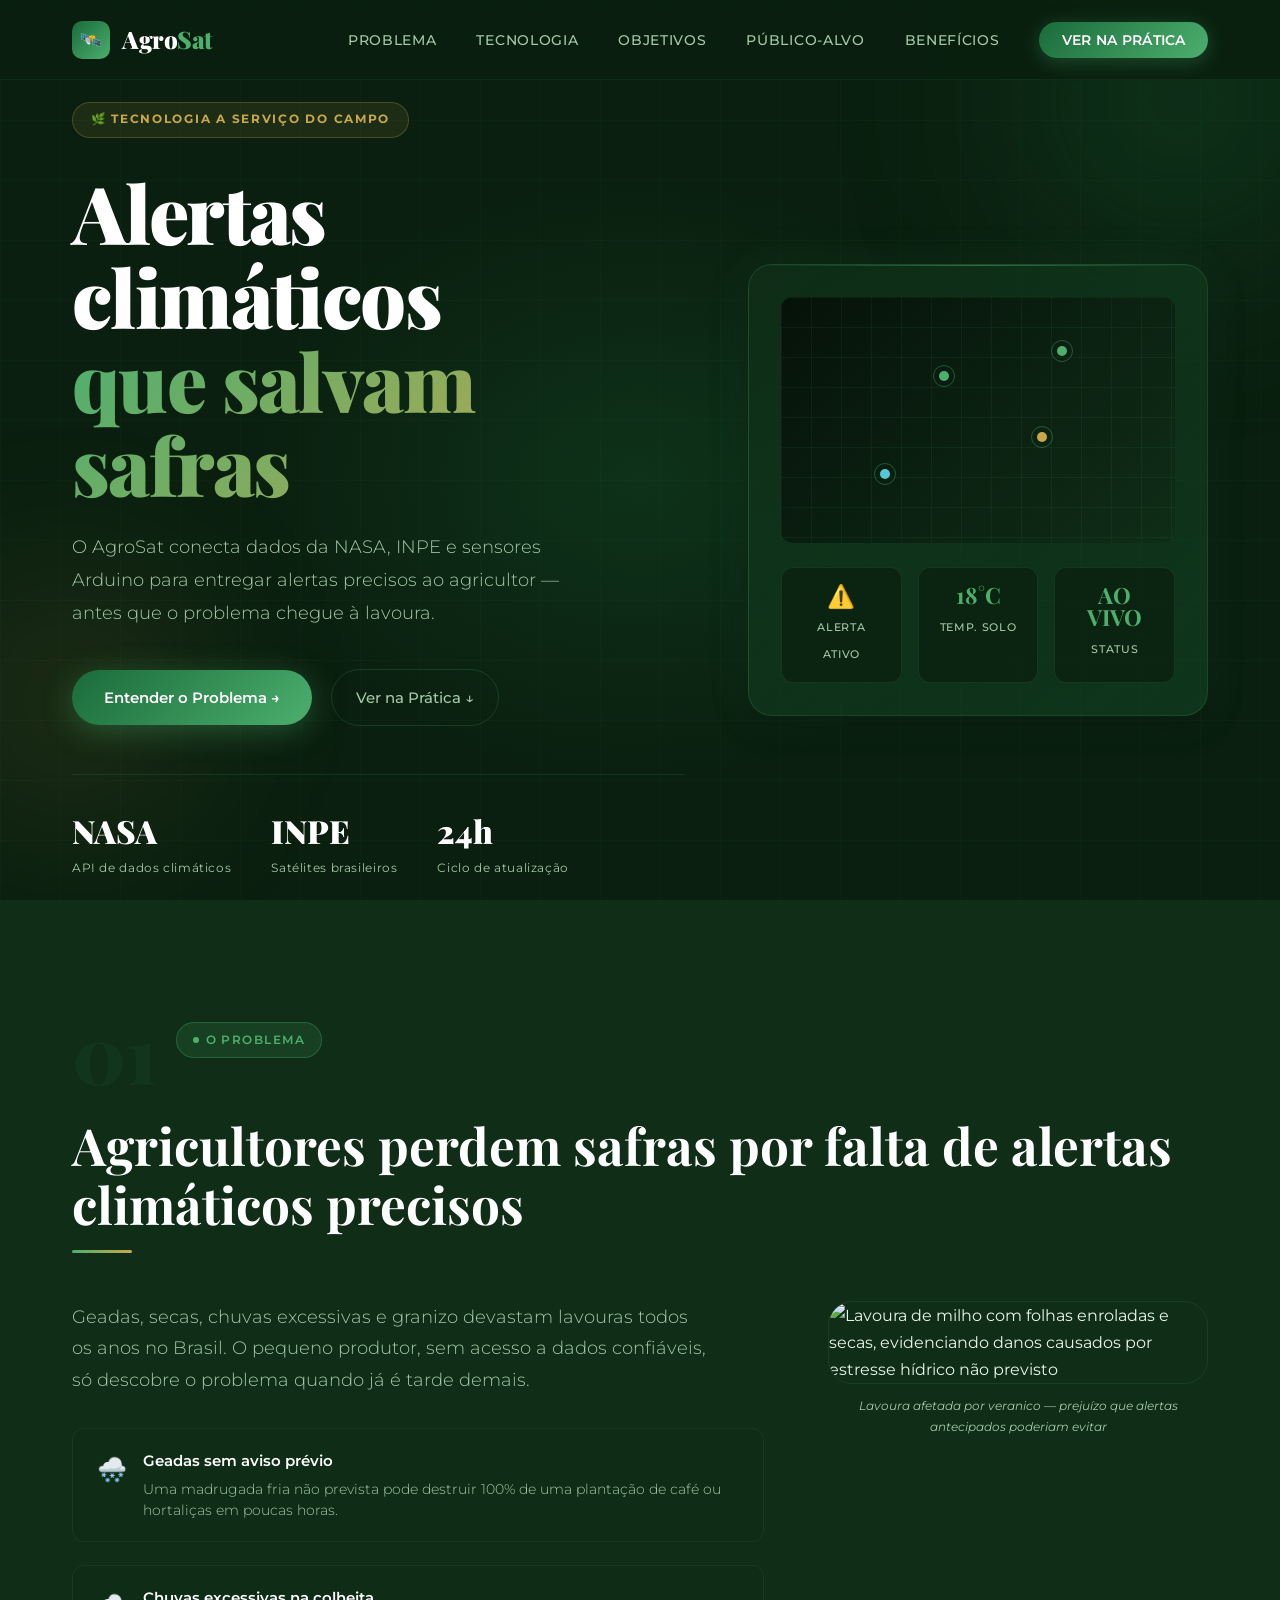
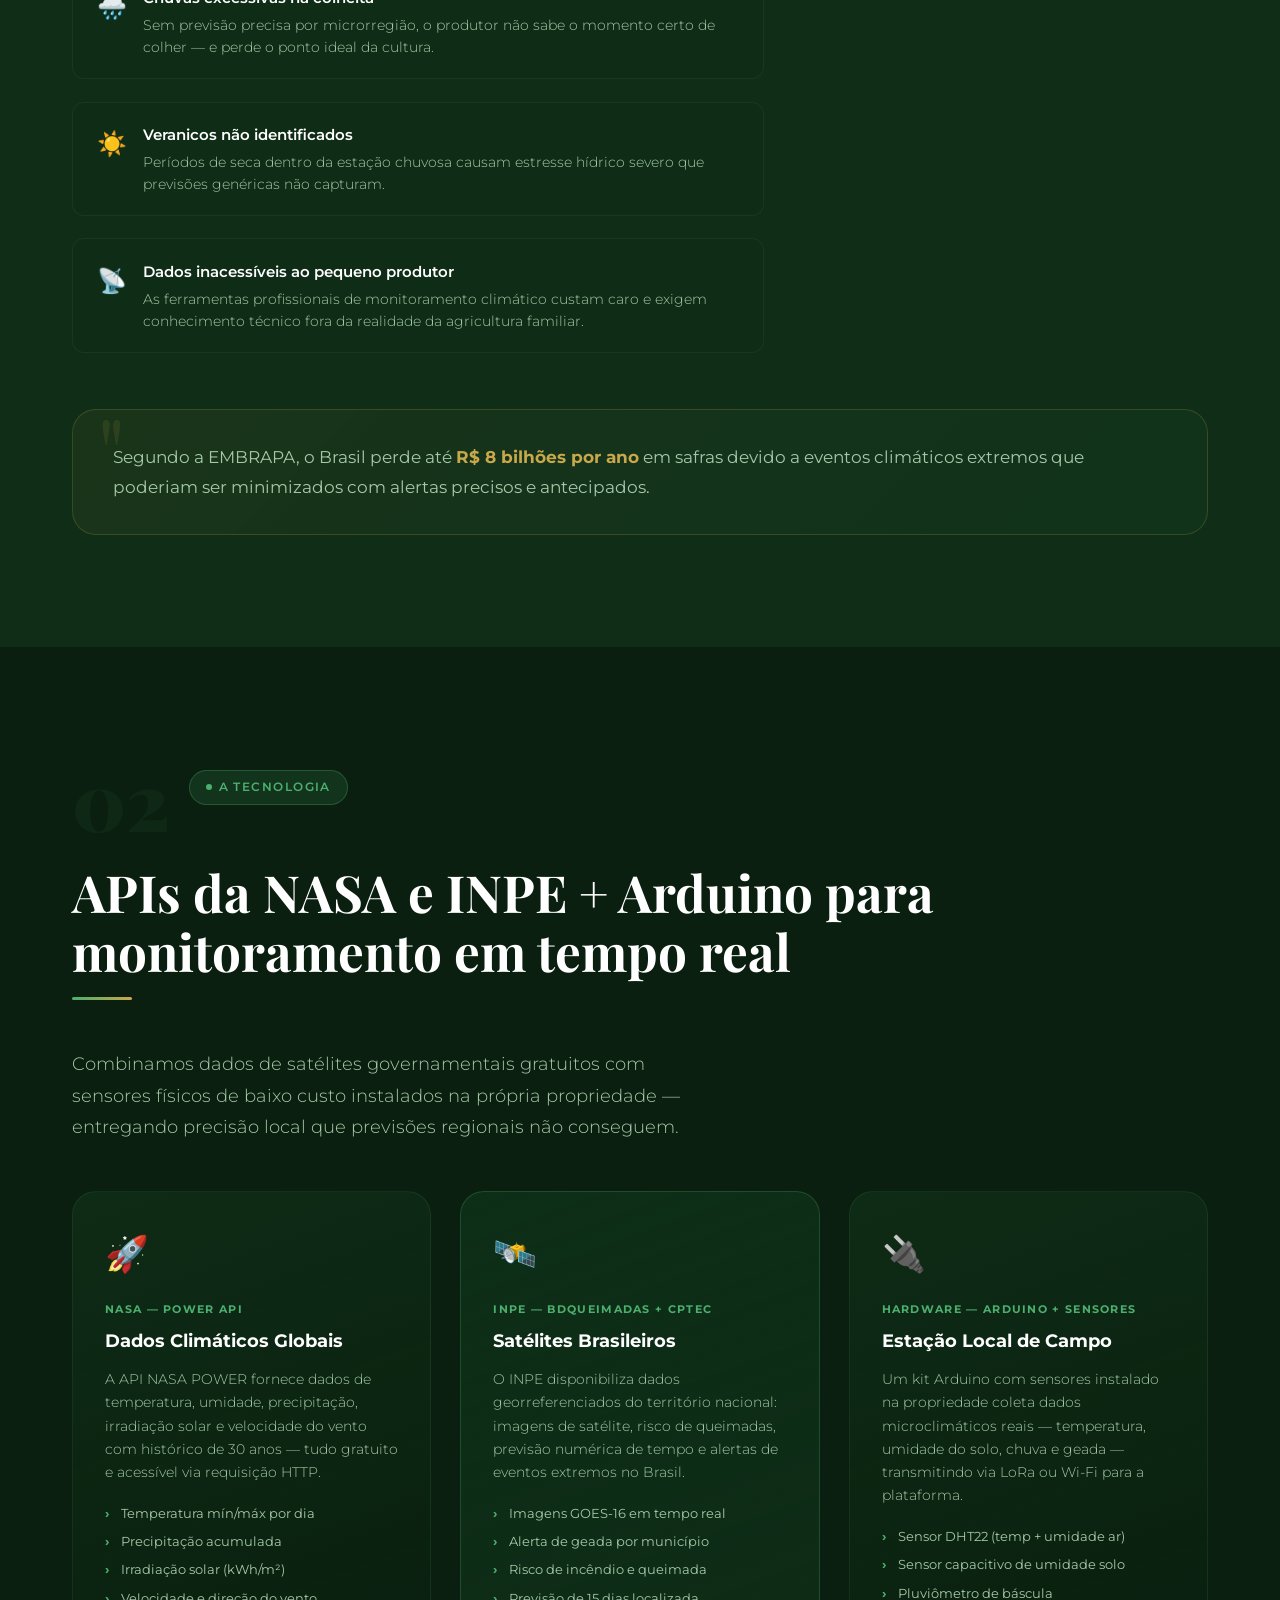
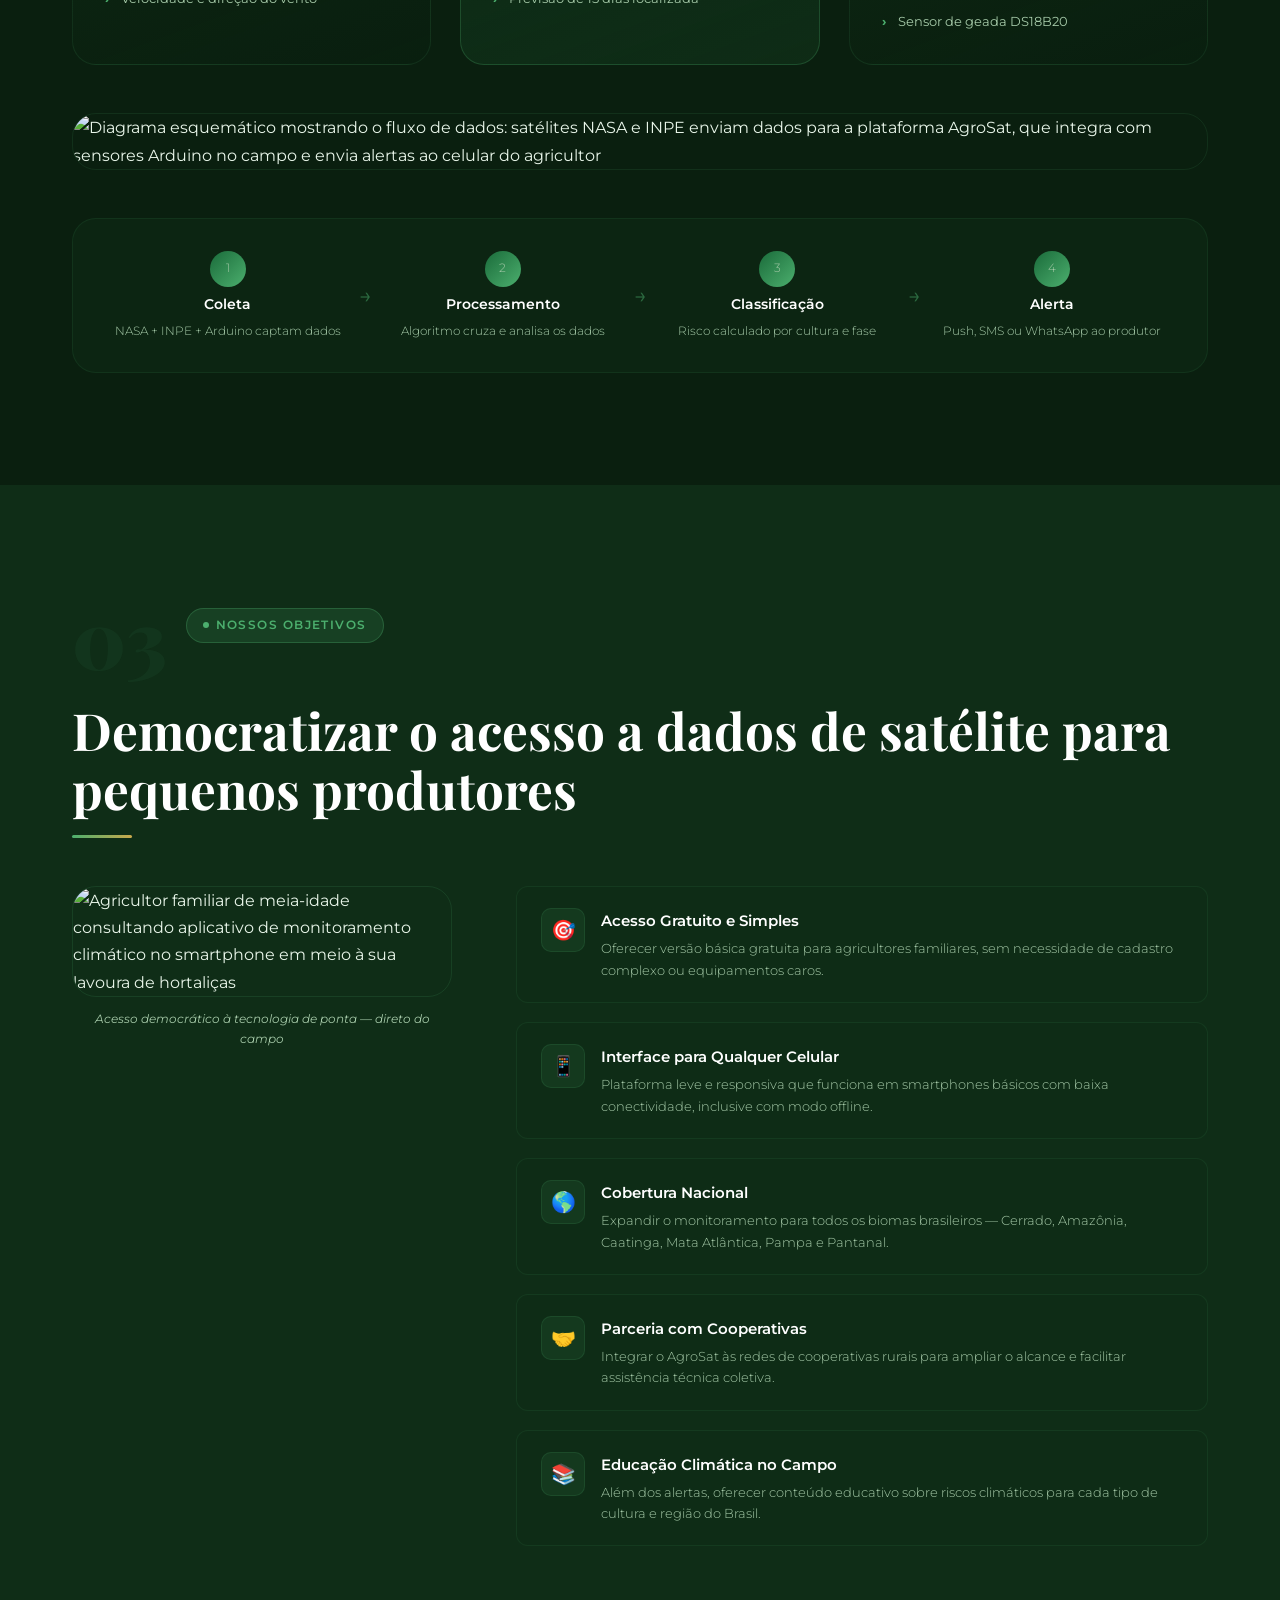
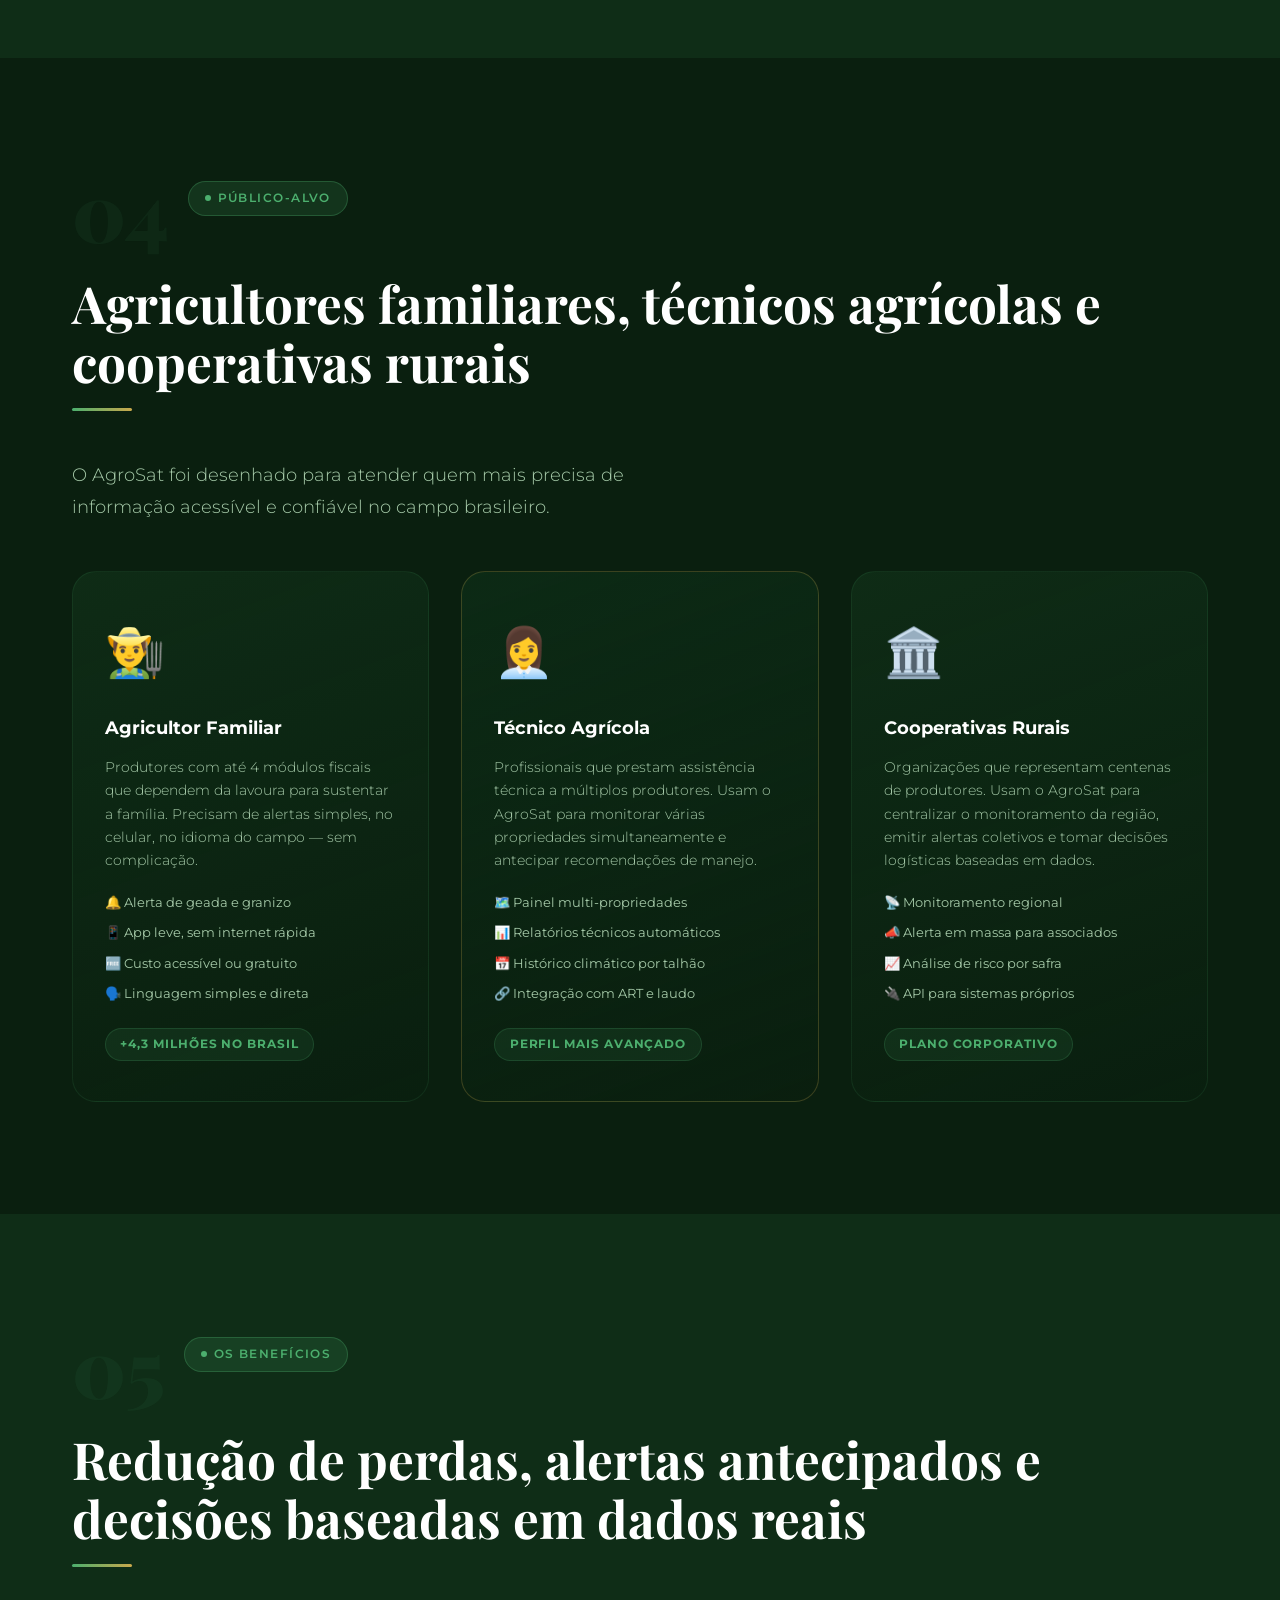
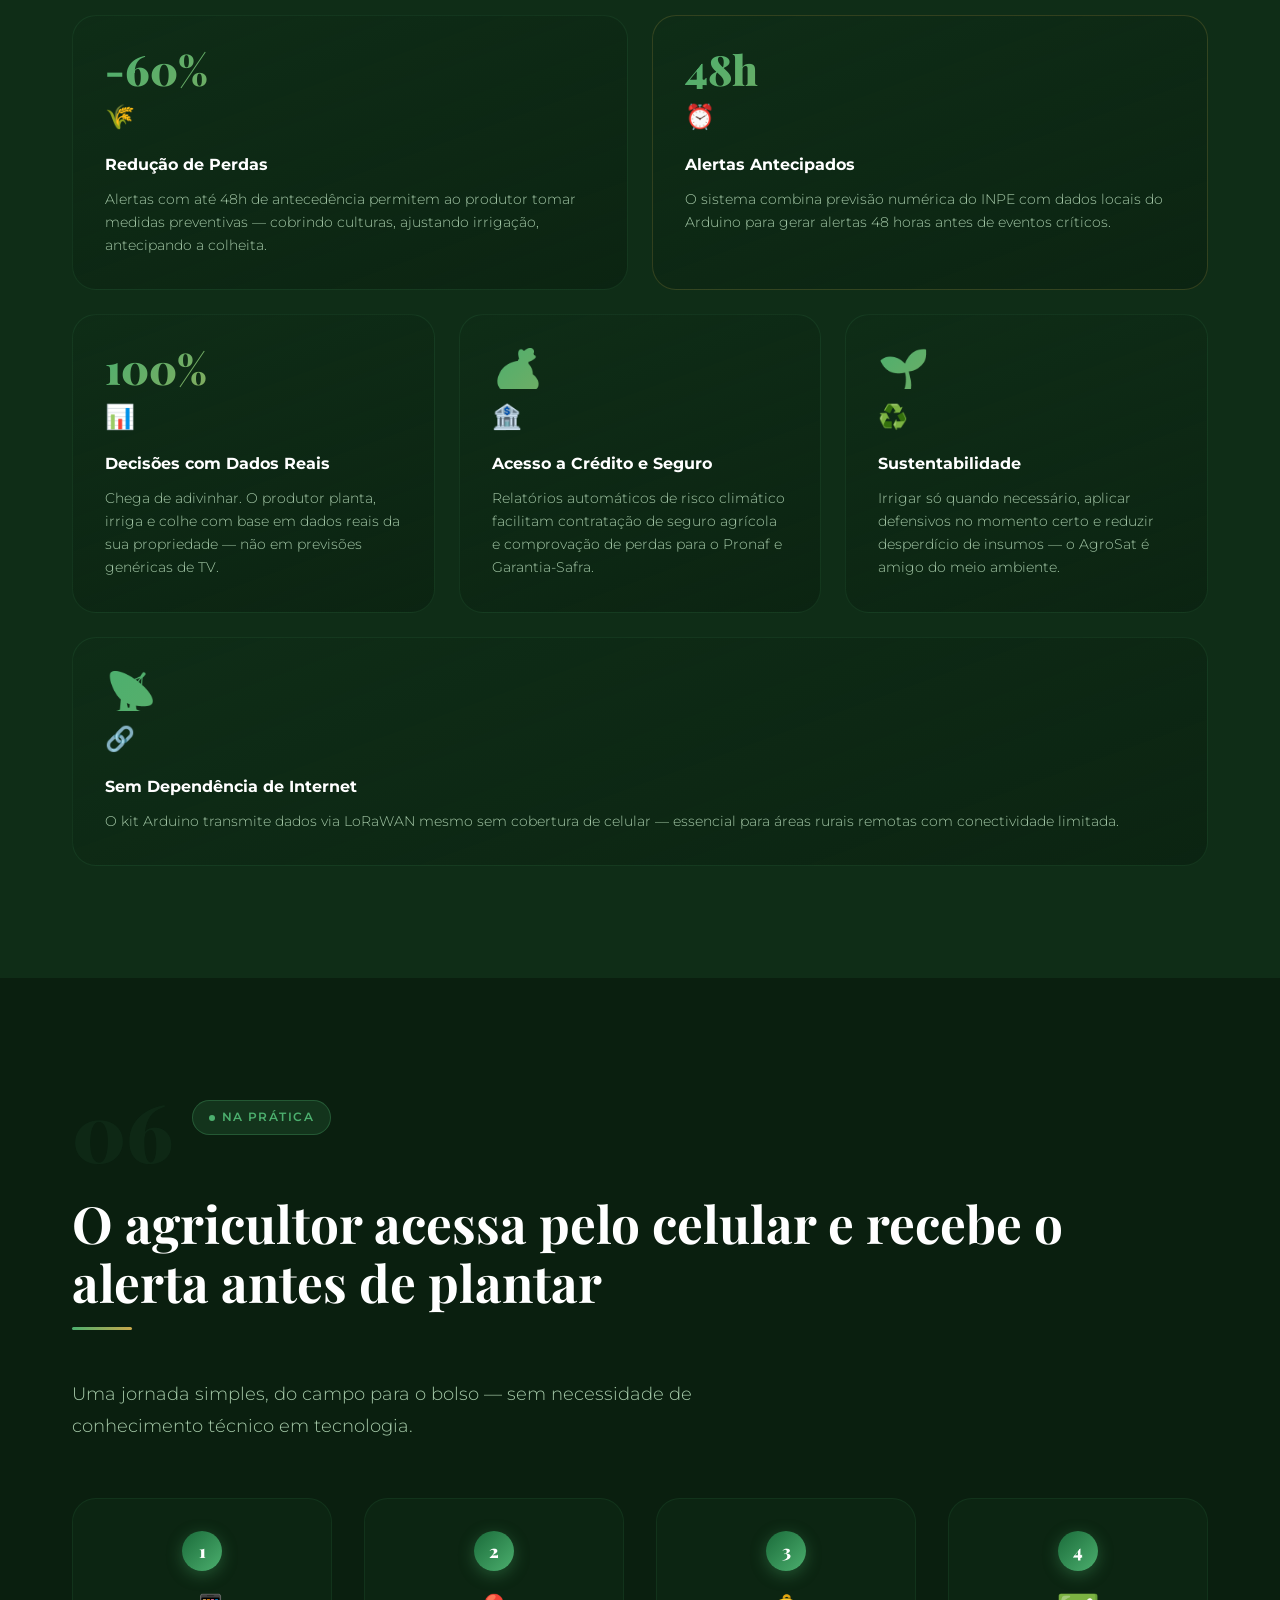
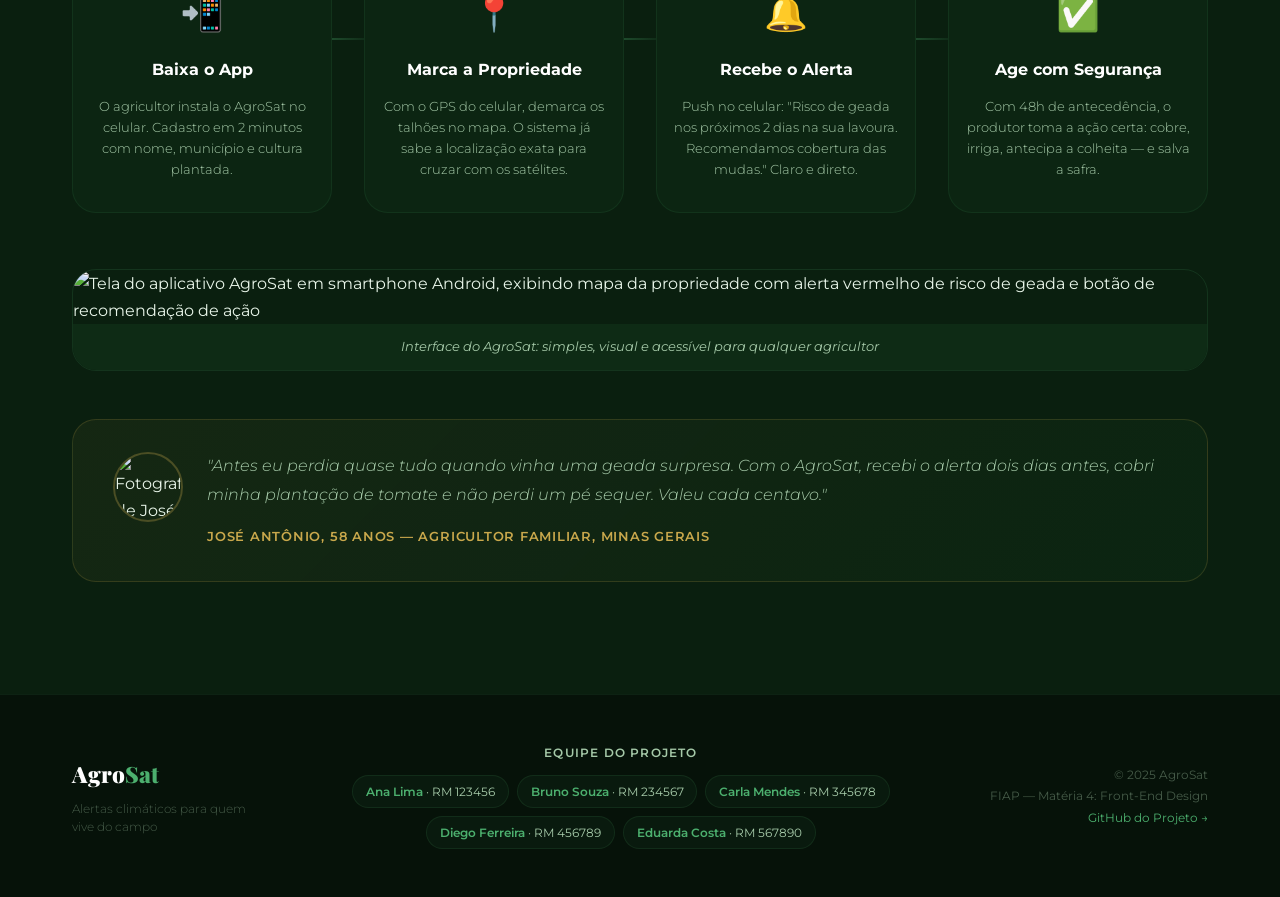
==== agrosat/agrosat/index.html @ d80fee28 "novo repositorio" ====
<!DOCTYPE html>
<html lang="pt-BR">
<head>
  <meta charset="UTF-8" />
  <meta name="viewport" content="width=device-width, initial-scale=1.0" />
  <meta name="description" content="AgroSat — Alertas climáticos por satélite para agricultores familiares. APIs da NASA, INPE e Arduino para decisões em tempo real." />
  <title>AgroSat — Alertas Climáticos para o Campo</title>

  <!-- Google Fonts: Playfair Display + Montserrat -->
  <link rel="preconnect" href="https://fonts.googleapis.com" />
  <link rel="preconnect" href="https://fonts.gstatic.com" crossorigin />
  <link href="https://fonts.googleapis.com/css2?family=Playfair+Display:wght@700;900&family=Montserrat:wght@300;400;500;600;700&display=swap" rel="stylesheet" />

  <!-- Reset CSS (arquivo separado) -->
  <link rel="stylesheet" href="css/reset.css" />

  <!-- Estilos principais -->
  <link rel="stylesheet" href="css/estilos.css" />
</head>
<body>

  <!-- ╔══════════════════════════════════════╗
       ║  NAVEGAÇÃO COM ÂNCORAS              ║
       ╚══════════════════════════════════════╝ -->
  <nav class="nav" aria-label="Navegação principal">
    <div class="nav-inner">
      <a href="#hero" class="nav-logo" aria-label="AgroSat — ir para o início">
        <div class="nav-logo-icone" aria-hidden="true">🛰️</div>
        <span class="nav-logo-texto">Agro<span>Sat</span></span>
      </a>
      <ul class="nav-menu" role="list">
        <li><a href="#problema">Problema</a></li>
        <li><a href="#tecnologia">Tecnologia</a></li>
        <li><a href="#objetivos">Objetivos</a></li>
        <li><a href="#publico">Público-Alvo</a></li>
        <li><a href="#beneficios">Benefícios</a></li>
        <li><a href="#aplicacao" class="nav-cta">Ver na Prática</a></li>
      </ul>
    </div>
  </nav>

  <main>

    <!-- ╔══════════════════════════════════════╗
         ║  HERO                               ║
         ╚══════════════════════════════════════╝ -->
    <section id="hero" aria-labelledby="hero-titulo">
      <div class="hero-bg" aria-hidden="true">
        <div class="hero-bg-grade"></div>
        <div class="hero-bg-glow"></div>
        <div class="hero-orb hero-orb-1"></div>
        <div class="hero-orb hero-orb-2"></div>
      </div>

      <div class="hero-inner">
        <div class="hero-conteudo">
          <div class="hero-badge">🌿 Tecnologia a serviço do campo</div>

          <h1 class="hero-titulo" id="hero-titulo">
            Alertas climáticos
            <span class="hero-titulo-destaque">que salvam safras</span>
          </h1>

          <p class="hero-descricao">
            O AgroSat conecta dados da NASA, INPE e sensores Arduino para entregar
            alertas precisos ao agricultor — antes que o problema chegue à lavoura.
          </p>

          <div class="hero-btns">
            <a href="#problema" class="btn-primario">Entender o Problema →</a>
            <a href="#aplicacao" class="btn-secundario">Ver na Prática ↓</a>
          </div>

          <div class="hero-stats" aria-label="Números do AgroSat">
            <div class="hero-stat">
              <span class="hero-stat-numero">NASA</span>
              <div class="hero-stat-label">API de dados climáticos</div>
            </div>
            <div class="hero-stat">
              <span class="hero-stat-numero">INPE</span>
              <div class="hero-stat-label">Satélites brasileiros</div>
            </div>
            <div class="hero-stat">
              <span class="hero-stat-numero">24h</span>
              <div class="hero-stat-label">Ciclo de atualização</div>
            </div>
          </div>
        </div>

        <div class="hero-visual" aria-hidden="true">
          <div class="satelite-card">
            <div class="satelite-mapa">
              <div class="mapa-grade"></div>
              <div class="mapa-ponto" style="top:30%;left:40%"></div>
              <div class="mapa-ponto" style="top:55%;left:65%"></div>
              <div class="mapa-ponto" style="top:20%;left:70%"></div>
              <div class="mapa-ponto" style="top:70%;left:25%"></div>
            </div>
            <div class="satelite-metricas">
              <div class="metrica-chip">
                <span class="metrica-chip-valor">⚠️</span>
                <span class="metrica-chip-label">Alerta Ativo</span>
              </div>
              <div class="metrica-chip">
                <span class="metrica-chip-valor">18°C</span>
                <span class="metrica-chip-label">Temp. Solo</span>
              </div>
              <div class="metrica-chip">
                <span class="metrica-chip-valor">AO VIVO</span>
                <span class="metrica-chip-label">Status</span>
              </div>
            </div>
          </div>
        </div>
      </div>
    </section>

    <!-- ╔══════════════════════════════════════╗
         ║  SEÇÃO 1 — PROBLEMA                 ║
         ╚══════════════════════════════════════╝ -->
    <section id="problema" class="secao secao-alt" aria-labelledby="problema-titulo">
      <div class="container">
        <div class="secao-cabecalho">
          <div class="secao-num" aria-hidden="true">01</div>
          <div class="tag-destaque">O Problema</div>
        </div>
        <h2 class="secao-titulo" id="problema-titulo">
          Agricultores perdem safras por falta de alertas climáticos precisos
        </h2>
        <div class="secao-divider" aria-hidden="true"></div>

        <div class="problema-layout">
          <div class="problema-texto">
            <p class="secao-subtitulo">
              Geadas, secas, chuvas excessivas e granizo devastam lavouras todos os anos
              no Brasil. O pequeno produtor, sem acesso a dados confiáveis, só descobre
              o problema quando já é tarde demais.
            </p>

            <ul class="problema-lista" aria-label="Consequências da falta de alertas">
              <li class="problema-lista-item">
                <span class="prob-icone" aria-hidden="true">🌨️</span>
                <div>
                  <strong>Geadas sem aviso prévio</strong>
                  <p>Uma madrugada fria não prevista pode destruir 100% de uma plantação de café ou hortaliças em poucas horas.</p>
                </div>
              </li>
              <li class="problema-lista-item">
                <span class="prob-icone" aria-hidden="true">🌧️</span>
                <div>
                  <strong>Chuvas excessivas na colheita</strong>
                  <p>Sem previsão precisa por microrregião, o produtor não sabe o momento certo de colher — e perde o ponto ideal da cultura.</p>
                </div>
              </li>
              <li class="problema-lista-item">
                <span class="prob-icone" aria-hidden="true">☀️</span>
                <div>
                  <strong>Veranicos não identificados</strong>
                  <p>Períodos de seca dentro da estação chuvosa causam estresse hídrico severo que previsões genéricas não capturam.</p>
                </div>
              </li>
              <li class="problema-lista-item">
                <span class="prob-icone" aria-hidden="true">📡</span>
                <div>
                  <strong>Dados inacessíveis ao pequeno produtor</strong>
                  <p>As ferramentas profissionais de monitoramento climático custam caro e exigem conhecimento técnico fora da realidade da agricultura familiar.</p>
                </div>
              </li>
            </ul>
          </div>

          <figure class="problema-figura">
            <img
              src="images/lavoura-seca.jpg"
              alt="Lavoura de milho com folhas enroladas e secas, evidenciando danos causados por estresse hídrico não previsto"
            />
            <figcaption>Lavoura afetada por veranico — prejuízo que alertas antecipados poderiam evitar</figcaption>
          </figure>
        </div>

        <div class="destaque-box" role="blockquote">
          <span class="destaque-aspas" aria-hidden="true">"</span>
          <p>Segundo a EMBRAPA, o Brasil perde até <strong>R$ 8 bilhões por ano</strong> em safras
          devido a eventos climáticos extremos que poderiam ser minimizados com alertas precisos e antecipados.</p>
        </div>
      </div>
    </section>

    <!-- ╔══════════════════════════════════════╗
         ║  SEÇÃO 2 — TECNOLOGIA               ║
         ╚══════════════════════════════════════╝ -->
    <section id="tecnologia" class="secao" aria-labelledby="tec-titulo">
      <div class="container">
        <div class="secao-cabecalho">
          <div class="secao-num" aria-hidden="true">02</div>
          <div class="tag-destaque">A Tecnologia</div>
        </div>
        <h2 class="secao-titulo" id="tec-titulo">
          APIs da NASA e INPE + Arduino para monitoramento em tempo real
        </h2>
        <div class="secao-divider" aria-hidden="true"></div>

        <p class="secao-subtitulo">
          Combinamos dados de satélites governamentais gratuitos com sensores físicos
          de baixo custo instalados na própria propriedade — entregando precisão
          local que previsões regionais não conseguem.
        </p>

        <div class="tec-grid" role="list" aria-label="Componentes tecnológicos do AgroSat">

          <article class="tec-card" role="listitem">
            <div class="tec-card-icone" aria-hidden="true">🚀</div>
            <div class="tec-card-fonte">NASA — POWER API</div>
            <h3 class="tec-card-titulo">Dados Climáticos Globais</h3>
            <p class="tec-card-texto">
              A API NASA POWER fornece dados de temperatura, umidade, precipitação,
              irradiação solar e velocidade do vento com histórico de 30 anos —
              tudo gratuito e acessível via requisição HTTP.
            </p>
            <ul class="tec-card-lista">
              <li>Temperatura mín/máx por dia</li>
              <li>Precipitação acumulada</li>
              <li>Irradiação solar (kWh/m²)</li>
              <li>Velocidade e direção do vento</li>
            </ul>
          </article>

          <article class="tec-card tec-card-destaque" role="listitem">
            <div class="tec-card-icone" aria-hidden="true">🛰️</div>
            <div class="tec-card-fonte">INPE — BDQueimadas + CPTEC</div>
            <h3 class="tec-card-titulo">Satélites Brasileiros</h3>
            <p class="tec-card-texto">
              O INPE disponibiliza dados georreferenciados do território nacional:
              imagens de satélite, risco de queimadas, previsão numérica de tempo
              e alertas de eventos extremos no Brasil.
            </p>
            <ul class="tec-card-lista">
              <li>Imagens GOES-16 em tempo real</li>
              <li>Alerta de geada por município</li>
              <li>Risco de incêndio e queimada</li>
              <li>Previsão de 15 dias localizada</li>
            </ul>
          </article>

          <article class="tec-card" role="listitem">
            <div class="tec-card-icone" aria-hidden="true">🔌</div>
            <div class="tec-card-fonte">Hardware — Arduino + Sensores</div>
            <h3 class="tec-card-titulo">Estação Local de Campo</h3>
            <p class="tec-card-texto">
              Um kit Arduino com sensores instalado na propriedade coleta dados
              microclimáticos reais — temperatura, umidade do solo, chuva e geada —
              transmitindo via LoRa ou Wi-Fi para a plataforma.
            </p>
            <ul class="tec-card-lista">
              <li>Sensor DHT22 (temp + umidade ar)</li>
              <li>Sensor capacitivo de umidade solo</li>
              <li>Pluviômetro de báscula</li>
              <li>Sensor de geada DS18B20</li>
            </ul>
          </article>

        </div>

        <figure class="tec-diagrama" aria-label="Diagrama do fluxo de dados do AgroSat">
          <img
            src="images/diagrama-sistema.jpg"
            alt="Diagrama esquemático mostrando o fluxo de dados: satélites NASA e INPE enviam dados para a plataforma AgroSat, que integra com sensores Arduino no campo e envia alertas ao celular do agricultor"
          />
        </figure>

        <div class="tec-fluxo" role="list" aria-label="Fluxo de dados em 4 etapas">
          <div class="tec-fluxo-passo" role="listitem">
            <span class="fluxo-num" aria-hidden="true">1</span>
            <strong>Coleta</strong>
            <span>NASA + INPE + Arduino captam dados</span>
          </div>
          <div class="tec-fluxo-seta" aria-hidden="true">→</div>
          <div class="tec-fluxo-passo" role="listitem">
            <span class="fluxo-num" aria-hidden="true">2</span>
            <strong>Processamento</strong>
            <span>Algoritmo cruza e analisa os dados</span>
          </div>
          <div class="tec-fluxo-seta" aria-hidden="true">→</div>
          <div class="tec-fluxo-passo" role="listitem">
            <span class="fluxo-num" aria-hidden="true">3</span>
            <strong>Classificação</strong>
            <span>Risco calculado por cultura e fase</span>
          </div>
          <div class="tec-fluxo-seta" aria-hidden="true">→</div>
          <div class="tec-fluxo-passo" role="listitem">
            <span class="fluxo-num" aria-hidden="true">4</span>
            <strong>Alerta</strong>
            <span>Push, SMS ou WhatsApp ao produtor</span>
          </div>
        </div>
      </div>
    </section>

    <!-- ╔══════════════════════════════════════╗
         ║  SEÇÃO 3 — OBJETIVOS                ║
         ╚══════════════════════════════════════╝ -->
    <section id="objetivos" class="secao secao-alt" aria-labelledby="obj-titulo">
      <div class="container">
        <div class="secao-cabecalho">
          <div class="secao-num" aria-hidden="true">03</div>
          <div class="tag-destaque">Nossos Objetivos</div>
        </div>
        <h2 class="secao-titulo" id="obj-titulo">
          Democratizar o acesso a dados de satélite para pequenos produtores
        </h2>
        <div class="secao-divider" aria-hidden="true"></div>

        <div class="obj-layout">
          <figure class="obj-figura">
            <img
              src="images/agricultor-celular.jpg"
              alt="Agricultor familiar de meia-idade consultando aplicativo de monitoramento climático no smartphone em meio à sua lavoura de hortaliças"
            />
            <figcaption>Acesso democrático à tecnologia de ponta — direto do campo</figcaption>
          </figure>

          <div class="obj-conteudo">
            <ul class="obj-lista" aria-label="Objetivos do projeto AgroSat">

              <li class="obj-item">
                <div class="obj-item-icone" aria-hidden="true">🎯</div>
                <div>
                  <h3>Acesso Gratuito e Simples</h3>
                  <p>Oferecer versão básica gratuita para agricultores familiares, sem necessidade de cadastro complexo ou equipamentos caros.</p>
                </div>
              </li>

              <li class="obj-item">
                <div class="obj-item-icone" aria-hidden="true">📱</div>
                <div>
                  <h3>Interface para Qualquer Celular</h3>
                  <p>Plataforma leve e responsiva que funciona em smartphones básicos com baixa conectividade, inclusive com modo offline.</p>
                </div>
              </li>

              <li class="obj-item">
                <div class="obj-item-icone" aria-hidden="true">🌎</div>
                <div>
                  <h3>Cobertura Nacional</h3>
                  <p>Expandir o monitoramento para todos os biomas brasileiros — Cerrado, Amazônia, Caatinga, Mata Atlântica, Pampa e Pantanal.</p>
                </div>
              </li>

              <li class="obj-item">
                <div class="obj-item-icone" aria-hidden="true">🤝</div>
                <div>
                  <h3>Parceria com Cooperativas</h3>
                  <p>Integrar o AgroSat às redes de cooperativas rurais para ampliar o alcance e facilitar assistência técnica coletiva.</p>
                </div>
              </li>

              <li class="obj-item">
                <div class="obj-item-icone" aria-hidden="true">📚</div>
                <div>
                  <h3>Educação Climática no Campo</h3>
                  <p>Além dos alertas, oferecer conteúdo educativo sobre riscos climáticos para cada tipo de cultura e região do Brasil.</p>
                </div>
              </li>

            </ul>
          </div>
        </div>
      </div>
    </section>

    <!-- ╔══════════════════════════════════════╗
         ║  SEÇÃO 4 — PÚBLICO-ALVO             ║
         ╚══════════════════════════════════════╝ -->
    <section id="publico" class="secao" aria-labelledby="pub-titulo">
      <div class="container">
        <div class="secao-cabecalho">
          <div class="secao-num" aria-hidden="true">04</div>
          <div class="tag-destaque">Público-Alvo</div>
        </div>
        <h2 class="secao-titulo" id="pub-titulo">
          Agricultores familiares, técnicos agrícolas e cooperativas rurais
        </h2>
        <div class="secao-divider" aria-hidden="true"></div>
        <p class="secao-subtitulo">
          O AgroSat foi desenhado para atender quem mais precisa de informação
          acessível e confiável no campo brasileiro.
        </p>

        <div class="pub-grid" role="list" aria-label="Perfis de usuários do AgroSat">

          <article class="pub-card" role="listitem">
            <div class="pub-avatar" aria-hidden="true">👨‍🌾</div>
            <h3 class="pub-titulo">Agricultor Familiar</h3>
            <p class="pub-desc">
              Produtores com até 4 módulos fiscais que dependem da lavoura para
              sustentar a família. Precisam de alertas simples, no celular,
              no idioma do campo — sem complicação.
            </p>
            <ul class="pub-necessidades" aria-label="Necessidades do agricultor familiar">
              <li>🔔 Alerta de geada e granizo</li>
              <li>📱 App leve, sem internet rápida</li>
              <li>🆓 Custo acessível ou gratuito</li>
              <li>🗣️ Linguagem simples e direta</li>
            </ul>
            <div class="pub-badge">+4,3 milhões no Brasil</div>
          </article>

          <article class="pub-card pub-card-destaque" role="listitem">
            <div class="pub-avatar" aria-hidden="true">👩‍💼</div>
            <h3 class="pub-titulo">Técnico Agrícola</h3>
            <p class="pub-desc">
              Profissionais que prestam assistência técnica a múltiplos produtores.
              Usam o AgroSat para monitorar várias propriedades simultaneamente
              e antecipar recomendações de manejo.
            </p>
            <ul class="pub-necessidades" aria-label="Necessidades do técnico agrícola">
              <li>🗺️ Painel multi-propriedades</li>
              <li>📊 Relatórios técnicos automáticos</li>
              <li>📅 Histórico climático por talhão</li>
              <li>🔗 Integração com ART e laudo</li>
            </ul>
            <div class="pub-badge">Perfil mais avançado</div>
          </article>

          <article class="pub-card" role="listitem">
            <div class="pub-avatar" aria-hidden="true">🏛️</div>
            <h3 class="pub-titulo">Cooperativas Rurais</h3>
            <p class="pub-desc">
              Organizações que representam centenas de produtores. Usam o AgroSat
              para centralizar o monitoramento da região, emitir alertas coletivos
              e tomar decisões logísticas baseadas em dados.
            </p>
            <ul class="pub-necessidades" aria-label="Necessidades das cooperativas rurais">
              <li>📡 Monitoramento regional</li>
              <li>📣 Alerta em massa para associados</li>
              <li>📈 Análise de risco por safra</li>
              <li>🔌 API para sistemas próprios</li>
            </ul>
            <div class="pub-badge">Plano corporativo</div>
          </article>

        </div>
      </div>
    </section>

    <!-- ╔══════════════════════════════════════╗
         ║  SEÇÃO 5 — BENEFÍCIOS               ║
         ╚══════════════════════════════════════╝ -->
    <section id="beneficios" class="secao secao-alt" aria-labelledby="ben-titulo">
      <div class="container">
        <div class="secao-cabecalho">
          <div class="secao-num" aria-hidden="true">05</div>
          <div class="tag-destaque">Os Benefícios</div>
        </div>
        <h2 class="secao-titulo" id="ben-titulo">
          Redução de perdas, alertas antecipados e decisões baseadas em dados reais
        </h2>
        <div class="secao-divider" aria-hidden="true"></div>

        <div class="ben-grid" role="list" aria-label="Benefícios do AgroSat">

          <article class="ben-card" role="listitem">
            <div class="ben-numero" aria-hidden="true">-60%</div>
            <div class="ben-icone" aria-hidden="true">🌾</div>
            <h3>Redução de Perdas</h3>
            <p>Alertas com até 48h de antecedência permitem ao produtor tomar medidas
            preventivas — cobrindo culturas, ajustando irrigação, antecipando a colheita.</p>
          </article>

          <article class="ben-card ben-card-destaque" role="listitem">
            <div class="ben-numero" aria-hidden="true">48h</div>
            <div class="ben-icone" aria-hidden="true">⏰</div>
            <h3>Alertas Antecipados</h3>
            <p>O sistema combina previsão numérica do INPE com dados locais do Arduino
            para gerar alertas 48 horas antes de eventos críticos.</p>
          </article>

          <article class="ben-card" role="listitem">
            <div class="ben-numero" aria-hidden="true">100%</div>
            <div class="ben-icone" aria-hidden="true">📊</div>
            <h3>Decisões com Dados Reais</h3>
            <p>Chega de adivinhar. O produtor planta, irriga e colhe com base em
            dados reais da sua propriedade — não em previsões genéricas de TV.</p>
          </article>

          <article class="ben-card" role="listitem">
            <div class="ben-numero" aria-hidden="true">💰</div>
            <div class="ben-icone" aria-hidden="true">🏦</div>
            <h3>Acesso a Crédito e Seguro</h3>
            <p>Relatórios automáticos de risco climático facilitam contratação de seguro
            agrícola e comprovação de perdas para o Pronaf e Garantia-Safra.</p>
          </article>

          <article class="ben-card" role="listitem">
            <div class="ben-numero" aria-hidden="true">🌱</div>
            <div class="ben-icone" aria-hidden="true">♻️</div>
            <h3>Sustentabilidade</h3>
            <p>Irrigar só quando necessário, aplicar defensivos no momento certo e
            reduzir desperdício de insumos — o AgroSat é amigo do meio ambiente.</p>
          </article>

          <article class="ben-card" role="listitem">
            <div class="ben-numero" aria-hidden="true">📡</div>
            <div class="ben-icone" aria-hidden="true">🔗</div>
            <h3>Sem Dependência de Internet</h3>
            <p>O kit Arduino transmite dados via LoRaWAN mesmo sem cobertura de celular —
            essencial para áreas rurais remotas com conectividade limitada.</p>
          </article>

        </div>
      </div>
    </section>

    <!-- ╔══════════════════════════════════════╗
         ║  SEÇÃO 6 — APLICAÇÃO NO DIA A DIA   ║
         ╚══════════════════════════════════════╝ -->
    <section id="aplicacao" class="secao" aria-labelledby="app-titulo">
      <div class="container">
        <div class="secao-cabecalho">
          <div class="secao-num" aria-hidden="true">06</div>
          <div class="tag-destaque">Na Prática</div>
        </div>
        <h2 class="secao-titulo" id="app-titulo">
          O agricultor acessa pelo celular e recebe o alerta antes de plantar
        </h2>
        <div class="secao-divider" aria-hidden="true"></div>
        <p class="secao-subtitulo">
          Uma jornada simples, do campo para o bolso — sem necessidade de
          conhecimento técnico em tecnologia.
        </p>

        <div class="app-passos" role="list" aria-label="Passo a passo de uso do AgroSat">

          <div class="app-passo" role="listitem">
            <div class="app-passo-num" aria-label="Passo 1">1</div>
            <div class="app-passo-icone" aria-hidden="true">📲</div>
            <h3>Baixa o App</h3>
            <p>O agricultor instala o AgroSat no celular. Cadastro em 2 minutos com nome, município e cultura plantada.</p>
          </div>

          <div class="app-passo-conector" aria-hidden="true"></div>

          <div class="app-passo" role="listitem">
            <div class="app-passo-num" aria-label="Passo 2">2</div>
            <div class="app-passo-icone" aria-hidden="true">📍</div>
            <h3>Marca a Propriedade</h3>
            <p>Com o GPS do celular, demarca os talhões no mapa. O sistema já sabe a localização exata para cruzar com os satélites.</p>
          </div>

          <div class="app-passo-conector" aria-hidden="true"></div>

          <div class="app-passo" role="listitem">
            <div class="app-passo-num" aria-label="Passo 3">3</div>
            <div class="app-passo-icone" aria-hidden="true">🔔</div>
            <h3>Recebe o Alerta</h3>
            <p>Push no celular: "Risco de geada nos próximos 2 dias na sua lavoura. Recomendamos cobertura das mudas." Claro e direto.</p>
          </div>

          <div class="app-passo-conector" aria-hidden="true"></div>

          <div class="app-passo" role="listitem">
            <div class="app-passo-num" aria-label="Passo 4">4</div>
            <div class="app-passo-icone" aria-hidden="true">✅</div>
            <h3>Age com Segurança</h3>
            <p>Com 48h de antecedência, o produtor toma a ação certa: cobre, irriga, antecipa a colheita — e salva a safra.</p>
          </div>

        </div>

        <figure class="app-mockup">
          <img
            src="images/app-tela.jpg"
            alt="Tela do aplicativo AgroSat em smartphone Android, exibindo mapa da propriedade com alerta vermelho de risco de geada e botão de recomendação de ação"
          />
          <figcaption>Interface do AgroSat: simples, visual e acessível para qualquer agricultor</figcaption>
        </figure>

        <div class="app-depoimento" role="blockquote">
          <img
            src="images/produtor-jose.jpg"
            alt="Fotografia de José Antônio, agricultor familiar de 58 anos, sorrindo diante de sua lavoura de feijão em Minas Gerais"
            class="app-depoimento-foto"
          />
          <div>
            <p class="app-depoimento-texto">
              "Antes eu perdia quase tudo quando vinha uma geada surpresa. Com o AgroSat,
              recebi o alerta dois dias antes, cobri minha plantação de tomate e não
              perdi um pé sequer. Valeu cada centavo."
            </p>
            <cite class="app-depoimento-autor">José Antônio, 58 anos — Agricultor familiar, Minas Gerais</cite>
          </div>
        </div>
      </div>
    </section>

  </main>

  <!-- ╔══════════════════════════════════════╗
       ║  RODAPÉ COM INTEGRANTES E RMs        ║
       ╚══════════════════════════════════════╝ -->
  <footer role="contentinfo">
    <div class="container">
      <div class="footer-inner">

        <div class="footer-logo-bloco">
          <span class="footer-logo">Agro<span>Sat</span></span>
          <p class="footer-tagline">Alertas climáticos para quem vive do campo</p>
        </div>

        <div class="footer-integrantes">
          <h3>Equipe do Projeto</h3>
          <ul class="footer-nomes" role="list" aria-label="Integrantes com RM">
            <li class="footer-nome" role="listitem"><strong>Ana Lima</strong> · RM 123456</li>
            <li class="footer-nome" role="listitem"><strong>Bruno Souza</strong> · RM 234567</li>
            <li class="footer-nome" role="listitem"><strong>Carla Mendes</strong> · RM 345678</li>
            <li class="footer-nome" role="listitem"><strong>Diego Ferreira</strong> · RM 456789</li>
            <li class="footer-nome" role="listitem"><strong>Eduarda Costa</strong> · RM 567890</li>
          </ul>
        </div>

        <div class="footer-direitos">
          <p>© 2025 AgroSat</p>
          <p>FIAP — Matéria 4: Front-End Design</p>
          <a href="https://github.com/agrosat" target="_blank" rel="noopener noreferrer">
            GitHub do Projeto →
          </a>
        </div>

      </div>
    </div>
  </footer>

</body>
</html>
---- agrosat/agrosat/css/estilos.css ----
@import url('https://fonts.googleapis.com/css2?family=Playfair+Display:wght@700;900&family=Montserrat:wght@300;400;500;600;700&display=swap');

/* ── VARIÁVEIS CSS ── */
:root {
  --cor-primaria:        #1a6b3a;
  --cor-secundaria:      #0d3d20;
  --cor-acento:          #4caf6e;
  --cor-ouro:            #c9a84c;
  --cor-ouro-claro:      #e8c87a;
  --cor-fundo:           #0a1f0f;
  --cor-fundo-claro:     #0f2d17;
  --cor-texto:           #e8f5e9;
  --cor-texto-suave:     #a5c9a8;
  --cor-branco:          #ffffff;
  --cor-escuro:          #061209;

  --fonte-titulo:        'Playfair Display', serif;
  --fonte-corpo:         'Montserrat', sans-serif;

  --sombra-verde:        0 0 40px rgba(76, 175, 110, 0.15);
  --sombra-ouro:         0 0 30px rgba(201, 168, 76, 0.2);
  --sombra-card:         0 8px 32px rgba(0, 0, 0, 0.4);

  --borda-radius:        12px;
  --borda-radius-lg:     24px;
  --transicao:           all 0.35s cubic-bezier(0.4, 0, 0.2, 1);
  --max-largura:         1200px;
}

/* ── BASE ── */
body {
  font-family: var(--fonte-corpo);
  background-color: var(--cor-fundo);
  color: var(--cor-texto);
  font-size: 1rem;
  line-height: 1.7;
  overflow-x: hidden;
}

/* ── UTILITÁRIOS ── */
.container {
  max-width: var(--max-largura);
  margin: 0 auto;
  padding: 0 2rem;
}

.secao-titulo {
  font-family: var(--fonte-titulo);
  font-size: clamp(2rem, 5vw, 3.2rem);
  color: var(--cor-branco);
  line-height: 1.15;
  margin-bottom: 1rem;
}

.secao-subtitulo {
  font-size: 1.1rem;
  color: var(--cor-texto-suave);
  font-weight: 300;
  max-width: 640px;
  line-height: 1.8;
}

.tag-destaque {
  display: inline-flex;
  align-items: center;
  gap: 0.4rem;
  background: rgba(76, 175, 110, 0.15);
  border: 1px solid rgba(76, 175, 110, 0.3);
  color: var(--cor-acento);
  font-size: 0.75rem;
  font-weight: 600;
  letter-spacing: 0.12em;
  text-transform: uppercase;
  padding: 0.4rem 1rem;
  border-radius: 999px;
  margin-bottom: 1.5rem;
}

.tag-destaque::before {
  content: '';
  width: 6px;
  height: 6px;
  background: var(--cor-acento);
  border-radius: 50%;
  animation: pulsar 2s infinite;
}

@keyframes pulsar {
  0%, 100% { opacity: 1; transform: scale(1); }
  50%       { opacity: 0.4; transform: scale(1.5); }
}

/* ── NAVEGAÇÃO ── */
.nav {
  position: fixed;
  top: 0;
  left: 0;
  right: 0;
  z-index: 1000;
  padding: 1.2rem 0;
  background: rgba(10, 31, 15, 0.85);
  backdrop-filter: blur(16px);
  -webkit-backdrop-filter: blur(16px);
  border-bottom: 1px solid rgba(76, 175, 110, 0.1);
  transition: var(--transicao);
}

.nav-inner {
  display: flex;
  align-items: center;
  justify-content: space-between;
  max-width: var(--max-largura);
  margin: 0 auto;
  padding: 0 2rem;
}

.nav-logo {
  display: flex;
  align-items: center;
  gap: 0.75rem;
}

.nav-logo-icone {
  width: 38px;
  height: 38px;
  background: linear-gradient(135deg, var(--cor-primaria), var(--cor-acento));
  border-radius: 10px;
  display: flex;
  align-items: center;
  justify-content: center;
  font-size: 1.1rem;
}

.nav-logo-texto {
  font-family: var(--fonte-titulo);
  font-size: 1.5rem;
  font-weight: 900;
  color: var(--cor-branco);
  letter-spacing: -0.02em;
}

.nav-logo-texto span {
  color: var(--cor-acento);
}

.nav-menu {
  display: flex;
  align-items: center;
  gap: 2.5rem;
}

.nav-menu a {
  font-size: 0.85rem;
  font-weight: 500;
  color: var(--cor-texto-suave);
  letter-spacing: 0.05em;
  text-transform: uppercase;
  transition: var(--transicao);
  position: relative;
}

.nav-menu a::after {
  content: '';
  position: absolute;
  bottom: -4px;
  left: 0;
  width: 0;
  height: 2px;
  background: var(--cor-acento);
  transition: var(--transicao);
}

.nav-menu a:hover {
  color: var(--cor-acento);
}

.nav-menu a:hover::after {
  width: 100%;
}

.nav-cta {
  background: linear-gradient(135deg, var(--cor-primaria), var(--cor-acento));
  color: var(--cor-branco) !important;
  padding: 0.6rem 1.4rem;
  border-radius: 999px;
  font-weight: 600 !important;
  letter-spacing: 0.02em !important;
  transition: var(--transicao) !important;
  box-shadow: 0 4px 20px rgba(76, 175, 110, 0.3);
}

.nav-cta::after {
  display: none !important;
}

.nav-cta:hover {
  transform: translateY(-2px) !important;
  box-shadow: 0 8px 30px rgba(76, 175, 110, 0.45) !important;
  color: var(--cor-branco) !important;
}

/* ── HERO ── */
#hero {
  min-height: 100vh;
  display: flex;
  align-items: center;
  position: relative;
  overflow: hidden;
  padding-top: 5rem;
}

.hero-bg {
  position: absolute;
  inset: 0;
  z-index: 0;
}

.hero-bg-grade {
  position: absolute;
  inset: 0;
  background-image:
    linear-gradient(rgba(76, 175, 110, 0.03) 1px, transparent 1px),
    linear-gradient(90deg, rgba(76, 175, 110, 0.03) 1px, transparent 1px);
  background-size: 60px 60px;
}

.hero-bg-glow {
  position: absolute;
  top: 20%;
  left: 50%;
  transform: translateX(-50%);
  width: 800px;
  height: 600px;
  background: radial-gradient(ellipse, rgba(26, 107, 58, 0.25) 0%, transparent 70%);
  pointer-events: none;
}

.hero-orb {
  position: absolute;
  border-radius: 50%;
  filter: blur(80px);
  pointer-events: none;
  animation: flutuar 8s ease-in-out infinite;
}

.hero-orb-1 {
  width: 400px;
  height: 400px;
  background: radial-gradient(circle, rgba(26, 107, 58, 0.3), transparent);
  top: -100px;
  right: -100px;
}

.hero-orb-2 {
  width: 300px;
  height: 300px;
  background: radial-gradient(circle, rgba(201, 168, 76, 0.15), transparent);
  bottom: 50px;
  left: -80px;
  animation-delay: -4s;
}

@keyframes flutuar {
  0%, 100% { transform: translateY(0px) scale(1); }
  50%       { transform: translateY(-30px) scale(1.05); }
}

.hero-inner {
  position: relative;
  z-index: 1;
  display: flex;
  align-items: center;
  justify-content: space-between;
  gap: 4rem;
  width: 100%;
  max-width: var(--max-largura);
  margin: 0 auto;
  padding: 0 2rem;
}

.hero-conteudo {
  flex: 1;
  max-width: 620px;
}

.hero-badge {
  display: inline-flex;
  align-items: center;
  gap: 0.5rem;
  background: rgba(201, 168, 76, 0.1);
  border: 1px solid rgba(201, 168, 76, 0.25);
  color: var(--cor-ouro);
  font-size: 0.72rem;
  font-weight: 700;
  letter-spacing: 0.15em;
  text-transform: uppercase;
  padding: 0.45rem 1.1rem;
  border-radius: 999px;
  margin-bottom: 2rem;
}

.hero-titulo {
  font-family: var(--fonte-titulo);
  font-size: clamp(2.8rem, 7vw, 5rem);
  font-weight: 900;
  color: var(--cor-branco);
  line-height: 1.05;
  margin-bottom: 1.5rem;
  letter-spacing: -0.02em;
}

.hero-titulo-destaque {
  display: block;
  background: linear-gradient(135deg, var(--cor-acento), var(--cor-ouro));
  -webkit-background-clip: text;
  -webkit-text-fill-color: transparent;
  background-clip: text;
}

.hero-descricao {
  font-size: 1.15rem;
  color: var(--cor-texto-suave);
  font-weight: 300;
  line-height: 1.8;
  margin-bottom: 2.5rem;
  max-width: 520px;
}

.hero-btns {
  display: flex;
  align-items: center;
  gap: 1.2rem;
  flex-wrap: wrap;
}

.btn-primario {
  display: inline-flex;
  align-items: center;
  gap: 0.5rem;
  background: linear-gradient(135deg, var(--cor-primaria), var(--cor-acento));
  color: var(--cor-branco);
  font-family: var(--fonte-corpo);
  font-size: 0.95rem;
  font-weight: 600;
  padding: 0.9rem 2rem;
  border-radius: 999px;
  transition: var(--transicao);
  box-shadow: 0 6px 30px rgba(76, 175, 110, 0.35);
}

.btn-primario:hover {
  transform: translateY(-3px);
  box-shadow: 0 12px 40px rgba(76, 175, 110, 0.5);
}

.btn-secundario {
  display: inline-flex;
  align-items: center;
  gap: 0.5rem;
  color: var(--cor-texto-suave);
  font-size: 0.95rem;
  font-weight: 500;
  padding: 0.9rem 1.5rem;
  border: 1px solid rgba(76, 175, 110, 0.2);
  border-radius: 999px;
  transition: var(--transicao);
}

.btn-secundario:hover {
  color: var(--cor-acento);
  border-color: var(--cor-acento);
  background: rgba(76, 175, 110, 0.08);
}

.hero-stats {
  display: flex;
  align-items: center;
  gap: 2.5rem;
  margin-top: 3rem;
  padding-top: 2.5rem;
  border-top: 1px solid rgba(76, 175, 110, 0.15);
  flex-wrap: wrap;
}

.hero-stat-numero {
  font-family: var(--fonte-titulo);
  font-size: 2rem;
  font-weight: 900;
  color: var(--cor-branco);
  line-height: 1;
}

.hero-stat-label {
  font-size: 0.78rem;
  color: var(--cor-texto-suave);
  font-weight: 400;
  letter-spacing: 0.05em;
  margin-top: 0.3rem;
}

.hero-visual {
  flex: 0 0 460px;
  position: relative;
}

.satelite-card {
  background: linear-gradient(135deg, rgba(15, 45, 23, 0.9), rgba(26, 107, 58, 0.3));
  border: 1px solid rgba(76, 175, 110, 0.2);
  border-radius: var(--borda-radius-lg);
  padding: 2rem;
  position: relative;
  overflow: hidden;
  box-shadow: var(--sombra-card), var(--sombra-verde);
  animation: flutuar 6s ease-in-out infinite;
}

.satelite-card::before {
  content: '';
  position: absolute;
  top: 0;
  left: 0;
  right: 0;
  height: 1px;
  background: linear-gradient(90deg, transparent, rgba(76, 175, 110, 0.5), transparent);
}

.satelite-mapa {
  width: 100%;
  aspect-ratio: 16/10;
  background: linear-gradient(135deg, var(--cor-escuro), var(--cor-fundo-claro));
  border-radius: var(--borda-radius);
  position: relative;
  overflow: hidden;
  margin-bottom: 1.5rem;
}

.mapa-grade {
  position: absolute;
  inset: 0;
  background-image:
    linear-gradient(rgba(76, 175, 110, 0.08) 1px, transparent 1px),
    linear-gradient(90deg, rgba(76, 175, 110, 0.08) 1px, transparent 1px);
  background-size: 30px 30px;
}

.mapa-ponto {
  position: absolute;
  width: 10px;
  height: 10px;
  border-radius: 50%;
  background: var(--cor-acento);
  box-shadow: 0 0 0 0 rgba(76, 175, 110, 0.5);
  animation: ping 2s ease-in-out infinite;
}

.mapa-ponto::after {
  content: '';
  position: absolute;
  inset: -6px;
  border-radius: 50%;
  border: 1.5px solid rgba(76, 175, 110, 0.4);
  animation: expandir 2s ease-in-out infinite;
}

.mapa-ponto:nth-child(2) { top: 30%; left: 40%; animation-delay: 0.5s; }
.mapa-ponto:nth-child(3) { top: 55%; left: 65%; animation-delay: 1s; background: var(--cor-ouro); box-shadow: 0 0 0 0 rgba(201,168,76,0.5); }
.mapa-ponto:nth-child(4) { top: 20%; left: 70%; animation-delay: 1.5s; }
.mapa-ponto:nth-child(5) { top: 70%; left: 25%; animation-delay: 0.8s; background: #56c7d6; }

@keyframes ping {
  0%, 100% { transform: scale(1); opacity: 1; }
  50%       { transform: scale(1.3); opacity: 0.8; }
}

@keyframes expandir {
  0%   { transform: scale(1); opacity: 0.8; }
  100% { transform: scale(3); opacity: 0; }
}

.mapa-linhas {
  position: absolute;
  inset: 0;
}

.mapa-linha {
  position: absolute;
  height: 1px;
  background: linear-gradient(90deg, transparent, rgba(76, 175, 110, 0.3), transparent);
  transform-origin: left center;
}

.mapa-linha:nth-child(1) { top: 33%; width: 40%; left: 20%; }
.mapa-linha:nth-child(2) { top: 57%; width: 35%; left: 35%; transform: rotate(-12deg); }

.satelite-metricas {
  display: flex;
  gap: 1rem;
}

.metrica-chip {
  flex: 1;
  background: rgba(10, 31, 15, 0.7);
  border: 1px solid rgba(76, 175, 110, 0.15);
  border-radius: var(--borda-radius);
  padding: 1rem;
  text-align: center;
}

.metrica-chip-valor {
  font-family: var(--fonte-titulo);
  font-size: 1.4rem;
  font-weight: 700;
  color: var(--cor-acento);
  display: block;
  line-height: 1;
  margin-bottom: 0.35rem;
}

.metrica-chip-label {
  font-size: 0.7rem;
  color: var(--cor-texto-suave);
  font-weight: 500;
  text-transform: uppercase;
  letter-spacing: 0.06em;
}

/* ── SEÇÃO GENÉRICA ── */
.secao {
  padding: 7rem 0;
}

.secao-alt {
  background: var(--cor-fundo-claro);
}

.secao-divider {
  width: 60px;
  height: 3px;
  background: linear-gradient(90deg, var(--cor-acento), var(--cor-ouro));
  border-radius: 999px;
  margin-bottom: 3rem;
}

/* ── PROBLEMA ── */
#problema .secao-inner {
  display: flex;
  align-items: center;
  gap: 5rem;
}

.problema-conteudo {
  flex: 1;
}

.problema-cards {
  flex: 1;
  display: flex;
  flex-direction: column;
  gap: 1.2rem;
}

.problema-card {
  display: flex;
  align-items: flex-start;
  gap: 1.2rem;
  background: linear-gradient(135deg, rgba(15, 45, 23, 0.8), rgba(26, 107, 58, 0.1));
  border: 1px solid rgba(76, 175, 110, 0.12);
  border-radius: var(--borda-radius);
  padding: 1.5rem;
  transition: var(--transicao);
}

.problema-card:hover {
  border-color: rgba(76, 175, 110, 0.3);
  transform: translateX(6px);
  box-shadow: var(--sombra-verde);
}

.problema-card-icone {
  flex-shrink: 0;
  width: 48px;
  height: 48px;
  background: rgba(76, 175, 110, 0.1);
  border: 1px solid rgba(76, 175, 110, 0.2);
  border-radius: 12px;
  display: flex;
  align-items: center;
  justify-content: center;
  font-size: 1.4rem;
}

.problema-card-titulo {
  font-size: 1rem;
  font-weight: 600;
  color: var(--cor-branco);
  margin-bottom: 0.4rem;
}

.problema-card-texto {
  font-size: 0.88rem;
  color: var(--cor-texto-suave);
  font-weight: 300;
  line-height: 1.6;
}

/* ── SOLUÇÃO ── */
#solucao .solucao-grid {
  display: flex;
  gap: 2rem;
  flex-wrap: wrap;
}

.solucao-card {
  flex: 1;
  min-width: 260px;
  background: linear-gradient(160deg, rgba(15, 45, 23, 0.9), rgba(10, 31, 15, 0.6));
  border: 1px solid rgba(76, 175, 110, 0.15);
  border-radius: var(--borda-radius-lg);
  padding: 2.5rem 2rem;
  transition: var(--transicao);
  position: relative;
  overflow: hidden;
}

.solucao-card::after {
  content: '';
  position: absolute;
  bottom: 0;
  left: 0;
  right: 0;
  height: 3px;
  background: linear-gradient(90deg, var(--cor-primaria), var(--cor-acento));
  transform: scaleX(0);
  transform-origin: left;
  transition: var(--transicao);
}

.solucao-card:hover {
  transform: translateY(-8px);
  border-color: rgba(76, 175, 110, 0.3);
  box-shadow: var(--sombra-card), var(--sombra-verde);
}

.solucao-card:hover::after {
  transform: scaleX(1);
}

.solucao-card-numero {
  font-family: var(--fonte-titulo);
  font-size: 4rem;
  font-weight: 900;
  color: rgba(76, 175, 110, 0.08);
  line-height: 1;
  position: absolute;
  top: 1.5rem;
  right: 1.5rem;
}

.solucao-card-icone {
  width: 56px;
  height: 56px;
  background: linear-gradient(135deg, var(--cor-primaria), var(--cor-acento));
  border-radius: 16px;
  display: flex;
  align-items: center;
  justify-content: center;
  font-size: 1.6rem;
  margin-bottom: 1.5rem;
  box-shadow: 0 8px 24px rgba(76, 175, 110, 0.3);
}

.solucao-card-titulo {
  font-size: 1.15rem;
  font-weight: 700;
  color: var(--cor-branco);
  margin-bottom: 0.75rem;
}

.solucao-card-texto {
  font-size: 0.88rem;
  color: var(--cor-texto-suave);
  font-weight: 300;
  line-height: 1.7;
}

/* ── FUNCIONALIDADES ── */
#funcionalidades .func-grid {
  display: flex;
  flex-wrap: wrap;
  gap: 1.5rem;
  margin-top: 3rem;
}

.func-item {
  flex: 0 0 calc(33.333% - 1rem);
  display: flex;
  align-items: flex-start;
  gap: 1rem;
  background: rgba(15, 45, 23, 0.5);
  border: 1px solid rgba(76, 175, 110, 0.1);
  border-radius: var(--borda-radius);
  padding: 1.5rem;
  transition: var(--transicao);
}

.func-item:hover {
  background: rgba(26, 107, 58, 0.15);
  border-color: rgba(76, 175, 110, 0.25);
}

.func-icone {
  flex-shrink: 0;
  width: 44px;
  height: 44px;
  background: rgba(76, 175, 110, 0.12);
  border-radius: 10px;
  display: flex;
  align-items: center;
  justify-content: center;
  font-size: 1.25rem;
  border: 1px solid rgba(76, 175, 110, 0.2);
}

.func-texto strong {
  display: block;
  font-size: 0.95rem;
  font-weight: 600;
  color: var(--cor-branco);
  margin-bottom: 0.3rem;
}

.func-texto span {
  font-size: 0.82rem;
  color: var(--cor-texto-suave);
  font-weight: 300;
  line-height: 1.5;
}

/* ── TECNOLOGIA ── */
#tecnologia .tec-inner {
  display: flex;
  align-items: center;
  gap: 5rem;
}

.tec-conteudo {
  flex: 1;
}

.tec-visual {
  flex: 0 0 420px;
}

.tec-stack {
  display: flex;
  flex-direction: column;
  gap: 1rem;
  margin-top: 2.5rem;
}

.tec-barra {
  display: flex;
  align-items: center;
  gap: 1rem;
}

.tec-barra-label {
  flex: 0 0 140px;
  font-size: 0.82rem;
  font-weight: 600;
  color: var(--cor-texto);
  text-transform: uppercase;
  letter-spacing: 0.05em;
}

.tec-barra-trilha {
  flex: 1;
  height: 6px;
  background: rgba(76, 175, 110, 0.1);
  border-radius: 999px;
  overflow: hidden;
}

.tec-barra-progresso {
  height: 100%;
  border-radius: 999px;
  background: linear-gradient(90deg, var(--cor-primaria), var(--cor-acento));
  animation: crescer 1.5s cubic-bezier(0.4,0,0.2,1) forwards;
  transform-origin: left;
}

@keyframes crescer {
  from { width: 0; }
}

.tec-card-satelite {
  background: linear-gradient(160deg, rgba(15, 45, 23, 0.95), rgba(26, 107, 58, 0.2));
  border: 1px solid rgba(76, 175, 110, 0.2);
  border-radius: var(--borda-radius-lg);
  padding: 2.5rem;
  text-align: center;
  box-shadow: var(--sombra-card), var(--sombra-verde);
}

.tec-satelite-emoji {
  font-size: 5rem;
  display: block;
  margin-bottom: 1.5rem;
  animation: orbitar 10s linear infinite;
}

@keyframes orbitar {
  from { transform: rotate(0deg) translateX(10px) rotate(0deg); }
  to   { transform: rotate(360deg) translateX(10px) rotate(-360deg); }
}

.tec-tags {
  display: flex;
  flex-wrap: wrap;
  gap: 0.6rem;
  justify-content: center;
  margin-top: 1rem;
}

.tec-tag {
  background: rgba(76, 175, 110, 0.1);
  border: 1px solid rgba(76, 175, 110, 0.2);
  color: var(--cor-acento);
  font-size: 0.75rem;
  font-weight: 600;
  padding: 0.35rem 0.85rem;
  border-radius: 999px;
}

/* ── IMPACTO ── */
#impacto .impacto-grid {
  display: flex;
  gap: 2rem;
  flex-wrap: wrap;
  margin-top: 3rem;
}

.impacto-card {
  flex: 1;
  min-width: 200px;
  background: linear-gradient(135deg, rgba(15, 45, 23, 0.9), rgba(10, 31, 15, 0.7));
  border: 1px solid rgba(76, 175, 110, 0.15);
  border-radius: var(--borda-radius-lg);
  padding: 2.5rem 2rem;
  text-align: center;
  transition: var(--transicao);
  position: relative;
  overflow: hidden;
}

.impacto-card::before {
  content: '';
  position: absolute;
  top: 0;
  left: 0;
  right: 0;
  height: 2px;
  background: linear-gradient(90deg, var(--cor-primaria), var(--cor-ouro));
}

.impacto-card:hover {
  transform: translateY(-6px);
  box-shadow: var(--sombra-card), var(--sombra-ouro);
  border-color: rgba(201, 168, 76, 0.2);
}

.impacto-numero {
  font-family: var(--fonte-titulo);
  font-size: 3.2rem;
  font-weight: 900;
  background: linear-gradient(135deg, var(--cor-acento), var(--cor-ouro));
  -webkit-background-clip: text;
  -webkit-text-fill-color: transparent;
  background-clip: text;
  display: block;
  line-height: 1;
  margin-bottom: 0.6rem;
}

.impacto-label {
  font-size: 0.9rem;
  color: var(--cor-texto-suave);
  font-weight: 500;
  line-height: 1.5;
}

.impacto-desc {
  max-width: 700px;
  font-size: 1.05rem;
  color: var(--cor-texto-suave);
  font-weight: 300;
  line-height: 1.9;
  margin: 3rem auto 0;
  text-align: center;
}

/* ── CONTATO ── */
#contato {
  position: relative;
  overflow: hidden;
}

#contato::before {
  content: '';
  position: absolute;
  top: 50%;
  left: 50%;
  transform: translate(-50%, -50%);
  width: 900px;
  height: 500px;
  background: radial-gradient(ellipse, rgba(26, 107, 58, 0.12) 0%, transparent 70%);
  pointer-events: none;
}

.contato-box {
  background: linear-gradient(135deg, rgba(15, 45, 23, 0.9), rgba(26, 107, 58, 0.15));
  border: 1px solid rgba(76, 175, 110, 0.2);
  border-radius: var(--borda-radius-lg);
  padding: 4rem;
  display: flex;
  align-items: center;
  gap: 5rem;
  position: relative;
  overflow: hidden;
}

.contato-box::before {
  content: '';
  position: absolute;
  top: 0;
  left: 0;
  right: 0;
  height: 2px;
  background: linear-gradient(90deg, transparent, var(--cor-acento), var(--cor-ouro), transparent);
}

.contato-info {
  flex: 1;
}

.contato-links {
  display: flex;
  flex-direction: column;
  gap: 1rem;
  margin-top: 2rem;
}

.contato-link {
  display: flex;
  align-items: center;
  gap: 1rem;
  color: var(--cor-texto-suave);
  font-size: 0.9rem;
  transition: var(--transicao);
  padding: 0.75rem 1rem;
  border-radius: var(--borda-radius);
  border: 1px solid transparent;
}

.contato-link:hover {
  color: var(--cor-acento);
  background: rgba(76, 175, 110, 0.08);
  border-color: rgba(76, 175, 110, 0.2);
}

.contato-link-icone {
  width: 40px;
  height: 40px;
  background: rgba(76, 175, 110, 0.1);
  border-radius: 10px;
  display: flex;
  align-items: center;
  justify-content: center;
  font-size: 1.1rem;
  flex-shrink: 0;
}

.contato-form {
  flex: 1;
  display: flex;
  flex-direction: column;
  gap: 1.2rem;
}

.form-grupo {
  display: flex;
  flex-direction: column;
  gap: 0.5rem;
}

.form-grupo label {
  font-size: 0.8rem;
  font-weight: 600;
  color: var(--cor-texto-suave);
  text-transform: uppercase;
  letter-spacing: 0.06em;
}

.form-grupo input,
.form-grupo textarea {
  background: rgba(10, 31, 15, 0.8);
  border: 1px solid rgba(76, 175, 110, 0.2);
  border-radius: var(--borda-radius);
  color: var(--cor-texto);
  font-family: var(--fonte-corpo);
  font-size: 0.95rem;
  padding: 0.85rem 1.1rem;
  transition: var(--transicao);
  resize: none;
  width: 100%;
}

.form-grupo input:focus,
.form-grupo textarea:focus {
  outline: none;
  border-color: var(--cor-acento);
  box-shadow: 0 0 0 3px rgba(76, 175, 110, 0.1);
  background: rgba(15, 45, 23, 0.9);
}

.form-grupo input::placeholder,
.form-grupo textarea::placeholder {
  color: rgba(165, 201, 168, 0.3);
}

/* ── RODAPÉ ── */
footer {
  background: var(--cor-escuro);
  border-top: 1px solid rgba(76, 175, 110, 0.1);
  padding: 3rem 0;
}

.footer-inner {
  display: flex;
  align-items: center;
  justify-content: space-between;
  flex-wrap: wrap;
  gap: 2rem;
}

.footer-logo {
  font-family: var(--fonte-titulo);
  font-size: 1.4rem;
  font-weight: 900;
  color: var(--cor-branco);
}

.footer-logo span {
  color: var(--cor-acento);
}

.footer-integrantes {
  flex: 1;
  min-width: 300px;
  text-align: center;
}

.footer-integrantes h3 {
  font-size: 0.75rem;
  font-weight: 600;
  color: var(--cor-texto-suave);
  text-transform: uppercase;
  letter-spacing: 0.1em;
  margin-bottom: 0.75rem;
}

.footer-nomes {
  display: flex;
  flex-wrap: wrap;
  justify-content: center;
  gap: 0.5rem;
}

.footer-nome {
  font-size: 0.78rem;
  color: var(--cor-texto-suave);
  background: rgba(76, 175, 110, 0.06);
  border: 1px solid rgba(76, 175, 110, 0.12);
  border-radius: 999px;
  padding: 0.3rem 0.8rem;
  font-weight: 400;
}

.footer-nome strong {
  color: var(--cor-acento);
  font-weight: 600;
}

.footer-direitos {
  font-size: 0.78rem;
  color: rgba(165, 201, 168, 0.4);
  text-align: right;
}

.footer-direitos a {
  color: var(--cor-acento);
  transition: var(--transicao);
}

.footer-direitos a:hover {
  color: var(--cor-ouro);
}

/* ── RESPONSIVO ── */
@media (max-width: 1024px) {
  .hero-visual { flex: 0 0 360px; }
  #problema .secao-inner,
  .tec-inner { flex-direction: column; gap: 3rem; }
  .tec-visual { flex: 0 0 auto; width: 100%; }
  .func-item { flex: 0 0 calc(50% - 0.75rem); }
}

@media (max-width: 768px) {
  .nav-menu { display: none; }
  .hero-inner { flex-direction: column; }
  .hero-visual { flex: 0 0 auto; width: 100%; max-width: 480px; }
  .hero-titulo { font-size: 2.8rem; }
  .func-item { flex: 0 0 100%; }
  .contato-box { flex-direction: column; gap: 3rem; padding: 2.5rem; }
  .footer-inner { flex-direction: column; text-align: center; }
  .footer-direitos { text-align: center; }
  .impacto-card { flex: 0 0 calc(50% - 1rem); }
  .solucao-card { flex: 0 0 100%; }
}

/* ── NOVOS COMPONENTES — 6 SEÇÕES CORRETAS ── */

/* Cabeçalho de seção com número grande */
.secao-cabecalho {
  display: flex;
  align-items: center;
  gap: 1.2rem;
  margin-bottom: 1.5rem;
}

.secao-num {
  font-family: var(--fonte-titulo);
  font-size: 5rem;
  font-weight: 900;
  color: rgba(76, 175, 110, 0.07);
  line-height: 1;
  user-select: none;
  flex-shrink: 0;
}

/* ── PROBLEMA — lista de dores ── */
.problema-layout {
  display: flex;
  gap: 4rem;
  align-items: flex-start;
  margin-top: 3rem;
}

.problema-texto { flex: 1; }

.problema-lista {
  display: flex;
  flex-direction: column;
  gap: 1.4rem;
  margin-top: 2rem;
}

.problema-lista-item {
  display: flex;
  align-items: flex-start;
  gap: 1rem;
  padding: 1.2rem 1.5rem;
  background: rgba(15, 45, 23, 0.6);
  border: 1px solid rgba(76, 175, 110, 0.1);
  border-radius: var(--borda-radius);
  transition: var(--transicao);
}

.problema-lista-item:hover {
  border-color: rgba(76, 175, 110, 0.25);
  transform: translateX(4px);
}

.prob-icone {
  font-size: 1.5rem;
  flex-shrink: 0;
  margin-top: 0.15rem;
}

.problema-lista-item strong {
  display: block;
  font-size: 0.95rem;
  font-weight: 600;
  color: var(--cor-branco);
  margin-bottom: 0.3rem;
}

.problema-lista-item p {
  font-size: 0.85rem;
  color: var(--cor-texto-suave);
  font-weight: 300;
  line-height: 1.6;
}

.problema-figura {
  flex: 0 0 380px;
}

.problema-figura img {
  width: 100%;
  border-radius: var(--borda-radius-lg);
  border: 1px solid rgba(76, 175, 110, 0.15);
}

.problema-figura figcaption {
  font-size: 0.75rem;
  color: var(--cor-texto-suave);
  text-align: center;
  margin-top: 0.75rem;
  font-style: italic;
}

.destaque-box {
  margin-top: 3.5rem;
  background: linear-gradient(135deg, rgba(201, 168, 76, 0.06), rgba(26, 107, 58, 0.1));
  border: 1px solid rgba(201, 168, 76, 0.2);
  border-radius: var(--borda-radius-lg);
  padding: 2rem 2.5rem;
  position: relative;
  overflow: hidden;
}

.destaque-aspas {
  position: absolute;
  top: -0.5rem;
  left: 1.5rem;
  font-family: var(--fonte-titulo);
  font-size: 6rem;
  color: rgba(201, 168, 76, 0.12);
  line-height: 1;
  user-select: none;
}

.destaque-box p {
  font-size: 1.05rem;
  color: var(--cor-texto-suave);
  font-weight: 400;
  line-height: 1.8;
  position: relative;
}

.destaque-box strong {
  color: var(--cor-ouro);
}

/* ── TECNOLOGIA — 3 cards + fluxo ── */
.tec-grid {
  display: flex;
  gap: 1.8rem;
  margin-top: 3rem;
  flex-wrap: wrap;
}

.tec-card {
  flex: 1;
  min-width: 260px;
  background: linear-gradient(160deg, rgba(15, 45, 23, 0.9), rgba(10, 31, 15, 0.7));
  border: 1px solid rgba(76, 175, 110, 0.12);
  border-radius: var(--borda-radius-lg);
  padding: 2rem;
  transition: var(--transicao);
}

.tec-card:hover {
  border-color: rgba(76, 175, 110, 0.3);
  transform: translateY(-6px);
  box-shadow: var(--sombra-card), var(--sombra-verde);
}

.tec-card-destaque {
  border-color: rgba(76, 175, 110, 0.25);
  background: linear-gradient(160deg, rgba(26, 107, 58, 0.2), rgba(15, 45, 23, 0.9));
}

.tec-card-icone {
  font-size: 2.2rem;
  margin-bottom: 1rem;
}

.tec-card-fonte {
  font-size: 0.68rem;
  font-weight: 700;
  color: var(--cor-acento);
  text-transform: uppercase;
  letter-spacing: 0.12em;
  margin-bottom: 0.5rem;
}

.tec-card-titulo {
  font-size: 1.1rem;
  font-weight: 700;
  color: var(--cor-branco);
  margin-bottom: 0.75rem;
}

.tec-card-texto {
  font-size: 0.85rem;
  color: var(--cor-texto-suave);
  font-weight: 300;
  line-height: 1.7;
  margin-bottom: 1.2rem;
}

.tec-card-lista {
  display: flex;
  flex-direction: column;
  gap: 0.4rem;
}

.tec-card-lista li {
  font-size: 0.8rem;
  color: var(--cor-texto-suave);
  padding-left: 1rem;
  position: relative;
  font-weight: 400;
}

.tec-card-lista li::before {
  content: '›';
  position: absolute;
  left: 0;
  color: var(--cor-acento);
  font-weight: 700;
}

.tec-diagrama {
  margin: 3rem 0;
  border-radius: var(--borda-radius-lg);
  overflow: hidden;
  border: 1px solid rgba(76, 175, 110, 0.12);
}

.tec-diagrama img {
  width: 100%;
  max-height: 280px;
  object-fit: cover;
}

.tec-fluxo {
  display: flex;
  align-items: center;
  gap: 0.5rem;
  flex-wrap: wrap;
  justify-content: center;
  background: rgba(15, 45, 23, 0.5);
  border: 1px solid rgba(76, 175, 110, 0.1);
  border-radius: var(--borda-radius-lg);
  padding: 2rem;
  margin-top: 1rem;
}

.tec-fluxo-passo {
  display: flex;
  flex-direction: column;
  align-items: center;
  gap: 0.4rem;
  flex: 1;
  min-width: 120px;
  text-align: center;
}

.fluxo-num {
  width: 36px;
  height: 36px;
  border-radius: 50%;
  background: linear-gradient(135deg, var(--cor-primaria), var(--cor-acento));
  color: var(--cor-branco);
  font-weight: 700;
  font-size: 0.9rem;
  display: flex;
  align-items: center;
  justify-content: center;
}

.tec-fluxo-passo strong {
  font-size: 0.88rem;
  color: var(--cor-branco);
  font-weight: 600;
}

.tec-fluxo-passo span {
  font-size: 0.75rem;
  color: var(--cor-texto-suave);
  font-weight: 300;
  line-height: 1.4;
}

.tec-fluxo-seta {
  font-size: 1.4rem;
  color: var(--cor-acento);
  opacity: 0.5;
}

/* ── OBJETIVOS ── */
.obj-layout {
  display: flex;
  align-items: flex-start;
  gap: 4rem;
  margin-top: 3rem;
}

.obj-figura {
  flex: 0 0 380px;
}

.obj-figura img {
  width: 100%;
  border-radius: var(--borda-radius-lg);
  border: 1px solid rgba(76, 175, 110, 0.15);
}

.obj-figura figcaption {
  font-size: 0.75rem;
  color: var(--cor-texto-suave);
  text-align: center;
  margin-top: 0.75rem;
  font-style: italic;
}

.obj-conteudo { flex: 1; }

.obj-lista {
  display: flex;
  flex-direction: column;
  gap: 1.2rem;
}

.obj-item {
  display: flex;
  align-items: flex-start;
  gap: 1rem;
  padding: 1.3rem 1.5rem;
  background: rgba(15, 45, 23, 0.5);
  border: 1px solid rgba(76, 175, 110, 0.1);
  border-radius: var(--borda-radius);
  transition: var(--transicao);
}

.obj-item:hover {
  border-color: rgba(76, 175, 110, 0.25);
  background: rgba(26, 107, 58, 0.1);
}

.obj-item-icone {
  flex-shrink: 0;
  width: 44px;
  height: 44px;
  background: rgba(76, 175, 110, 0.1);
  border-radius: 10px;
  display: flex;
  align-items: center;
  justify-content: center;
  font-size: 1.25rem;
  border: 1px solid rgba(76, 175, 110, 0.15);
}

.obj-item h3 {
  font-size: 0.95rem;
  font-weight: 600;
  color: var(--cor-branco);
  margin-bottom: 0.3rem;
}

.obj-item p {
  font-size: 0.83rem;
  color: var(--cor-texto-suave);
  font-weight: 300;
  line-height: 1.6;
}

/* ── PÚBLICO-ALVO ── */
.pub-grid {
  display: flex;
  gap: 2rem;
  margin-top: 3rem;
  flex-wrap: wrap;
}

.pub-card {
  flex: 1;
  min-width: 260px;
  background: linear-gradient(160deg, rgba(15, 45, 23, 0.9), rgba(10, 31, 15, 0.7));
  border: 1px solid rgba(76, 175, 110, 0.12);
  border-radius: var(--borda-radius-lg);
  padding: 2.5rem 2rem;
  transition: var(--transicao);
  position: relative;
}

.pub-card:hover {
  transform: translateY(-8px);
  border-color: rgba(76, 175, 110, 0.3);
  box-shadow: var(--sombra-card), var(--sombra-verde);
}

.pub-card-destaque {
  border-color: rgba(201, 168, 76, 0.25);
  background: linear-gradient(160deg, rgba(26, 107, 58, 0.15), rgba(10, 31, 15, 0.9));
}

.pub-avatar {
  font-size: 3rem;
  margin-bottom: 1.2rem;
  display: block;
}

.pub-titulo {
  font-size: 1.15rem;
  font-weight: 700;
  color: var(--cor-branco);
  margin-bottom: 0.8rem;
}

.pub-desc {
  font-size: 0.85rem;
  color: var(--cor-texto-suave);
  font-weight: 300;
  line-height: 1.7;
  margin-bottom: 1.2rem;
}

.pub-necessidades {
  display: flex;
  flex-direction: column;
  gap: 0.5rem;
  margin-bottom: 1.5rem;
}

.pub-necessidades li {
  font-size: 0.82rem;
  color: var(--cor-texto-suave);
  font-weight: 400;
}

.pub-badge {
  display: inline-block;
  background: rgba(76, 175, 110, 0.1);
  border: 1px solid rgba(76, 175, 110, 0.2);
  color: var(--cor-acento);
  font-size: 0.72rem;
  font-weight: 700;
  text-transform: uppercase;
  letter-spacing: 0.08em;
  padding: 0.35rem 0.9rem;
  border-radius: 999px;
}

/* ── BENEFÍCIOS ── */
.ben-grid {
  display: flex;
  flex-wrap: wrap;
  gap: 1.5rem;
  margin-top: 3rem;
}

.ben-card {
  flex: 1;
  min-width: 280px;
  background: linear-gradient(160deg, rgba(15, 45, 23, 0.9), rgba(10, 31, 15, 0.6));
  border: 1px solid rgba(76, 175, 110, 0.12);
  border-radius: var(--borda-radius-lg);
  padding: 2rem;
  transition: var(--transicao);
  position: relative;
  overflow: hidden;
}

.ben-card::before {
  content: '';
  position: absolute;
  top: 0; left: 0; right: 0;
  height: 2px;
  background: linear-gradient(90deg, var(--cor-primaria), var(--cor-acento));
  transform: scaleX(0);
  transform-origin: left;
  transition: var(--transicao);
}

.ben-card:hover::before { transform: scaleX(1); }

.ben-card:hover {
  transform: translateY(-6px);
  border-color: rgba(76, 175, 110, 0.25);
  box-shadow: var(--sombra-card), var(--sombra-verde);
}

.ben-card-destaque {
  flex: 0 0 calc(50% - 0.75rem);
  border-color: rgba(201, 168, 76, 0.2);
}

.ben-numero {
  font-family: var(--fonte-titulo);
  font-size: 2.6rem;
  font-weight: 900;
  background: linear-gradient(135deg, var(--cor-acento), var(--cor-ouro));
  -webkit-background-clip: text;
  -webkit-text-fill-color: transparent;
  background-clip: text;
  line-height: 1;
  margin-bottom: 0.5rem;
}

.ben-icone {
  font-size: 1.5rem;
  margin-bottom: 0.8rem;
}

.ben-card h3 {
  font-size: 1rem;
  font-weight: 700;
  color: var(--cor-branco);
  margin-bottom: 0.6rem;
}

.ben-card p {
  font-size: 0.85rem;
  color: var(--cor-texto-suave);
  font-weight: 300;
  line-height: 1.7;
}

/* ── APLICAÇÃO NO DIA A DIA ── */
.app-passos {
  display: flex;
  align-items: flex-start;
  gap: 0;
  margin: 3.5rem 0;
  flex-wrap: wrap;
}

.app-passo {
  flex: 1;
  min-width: 180px;
  display: flex;
  flex-direction: column;
  align-items: center;
  text-align: center;
  gap: 0.8rem;
  padding: 2rem 1rem;
  background: rgba(15, 45, 23, 0.5);
  border: 1px solid rgba(76, 175, 110, 0.1);
  border-radius: var(--borda-radius-lg);
  transition: var(--transicao);
  position: relative;
}

.app-passo:hover {
  background: rgba(26, 107, 58, 0.12);
  border-color: rgba(76, 175, 110, 0.25);
  transform: translateY(-4px);
}

.app-passo-num {
  width: 40px;
  height: 40px;
  background: linear-gradient(135deg, var(--cor-primaria), var(--cor-acento));
  color: var(--cor-branco);
  font-weight: 900;
  font-family: var(--fonte-titulo);
  font-size: 1.1rem;
  border-radius: 50%;
  display: flex;
  align-items: center;
  justify-content: center;
  box-shadow: 0 4px 16px rgba(76, 175, 110, 0.35);
}

.app-passo-icone { font-size: 2.2rem; }

.app-passo h3 {
  font-size: 1rem;
  font-weight: 700;
  color: var(--cor-branco);
}

.app-passo p {
  font-size: 0.82rem;
  color: var(--cor-texto-suave);
  font-weight: 300;
  line-height: 1.6;
}

.app-passo-conector {
  flex: 0 0 2rem;
  height: 2px;
  background: linear-gradient(90deg, rgba(76, 175, 110, 0.3), rgba(76, 175, 110, 0.1));
  align-self: center;
  margin-top: -2rem;
}

.app-mockup {
  border-radius: var(--borda-radius-lg);
  overflow: hidden;
  border: 1px solid rgba(76, 175, 110, 0.15);
  margin: 3rem 0;
}

.app-mockup img {
  width: 100%;
  max-height: 340px;
  object-fit: cover;
}

.app-mockup figcaption {
  background: rgba(15, 45, 23, 0.9);
  padding: 0.75rem 1.5rem;
  font-size: 0.8rem;
  color: var(--cor-texto-suave);
  text-align: center;
  font-style: italic;
}

.app-depoimento {
  display: flex;
  align-items: flex-start;
  gap: 1.5rem;
  background: linear-gradient(135deg, rgba(201, 168, 76, 0.06), rgba(26, 107, 58, 0.08));
  border: 1px solid rgba(201, 168, 76, 0.18);
  border-radius: var(--borda-radius-lg);
  padding: 2rem 2.5rem;
}

.app-depoimento-foto {
  width: 70px;
  height: 70px;
  border-radius: 50%;
  object-fit: cover;
  border: 2px solid rgba(201, 168, 76, 0.3);
  flex-shrink: 0;
}

.app-depoimento-texto {
  font-size: 1rem;
  color: var(--cor-texto-suave);
  font-style: italic;
  font-weight: 300;
  line-height: 1.8;
  margin-bottom: 0.75rem;
}

.app-depoimento-autor {
  font-size: 0.8rem;
  color: var(--cor-ouro);
  font-weight: 600;
  font-style: normal;
  text-transform: uppercase;
  letter-spacing: 0.06em;
}

/* ── RODAPÉ ATUALIZADO ── */
.footer-logo-bloco {
  display: flex;
  flex-direction: column;
  gap: 0.4rem;
}

.footer-tagline {
  font-size: 0.78rem;
  color: rgba(165, 201, 168, 0.4);
  font-weight: 300;
  max-width: 180px;
  line-height: 1.5;
}

/* ── RESPONSIVO EXTRA ── */
@media (max-width: 900px) {
  .problema-layout,
  .obj-layout { flex-direction: column; }
  .problema-figura,
  .obj-figura { flex: 0 0 auto; width: 100%; }
  .tec-fluxo-seta { display: none; }
  .tec-fluxo-passo { flex: 0 0 calc(50% - 0.5rem); }
  .ben-card-destaque { flex: 0 0 100%; }
  .app-passo-conector { display: none; }
  .app-passo { flex: 0 0 calc(50% - 0.75rem); }
  .app-depoimento { flex-direction: column; gap: 1rem; }
}

@media (max-width: 600px) {
  .app-passo { flex: 0 0 100%; }
  .pub-card,
  .tec-card { flex: 0 0 100%; }
}
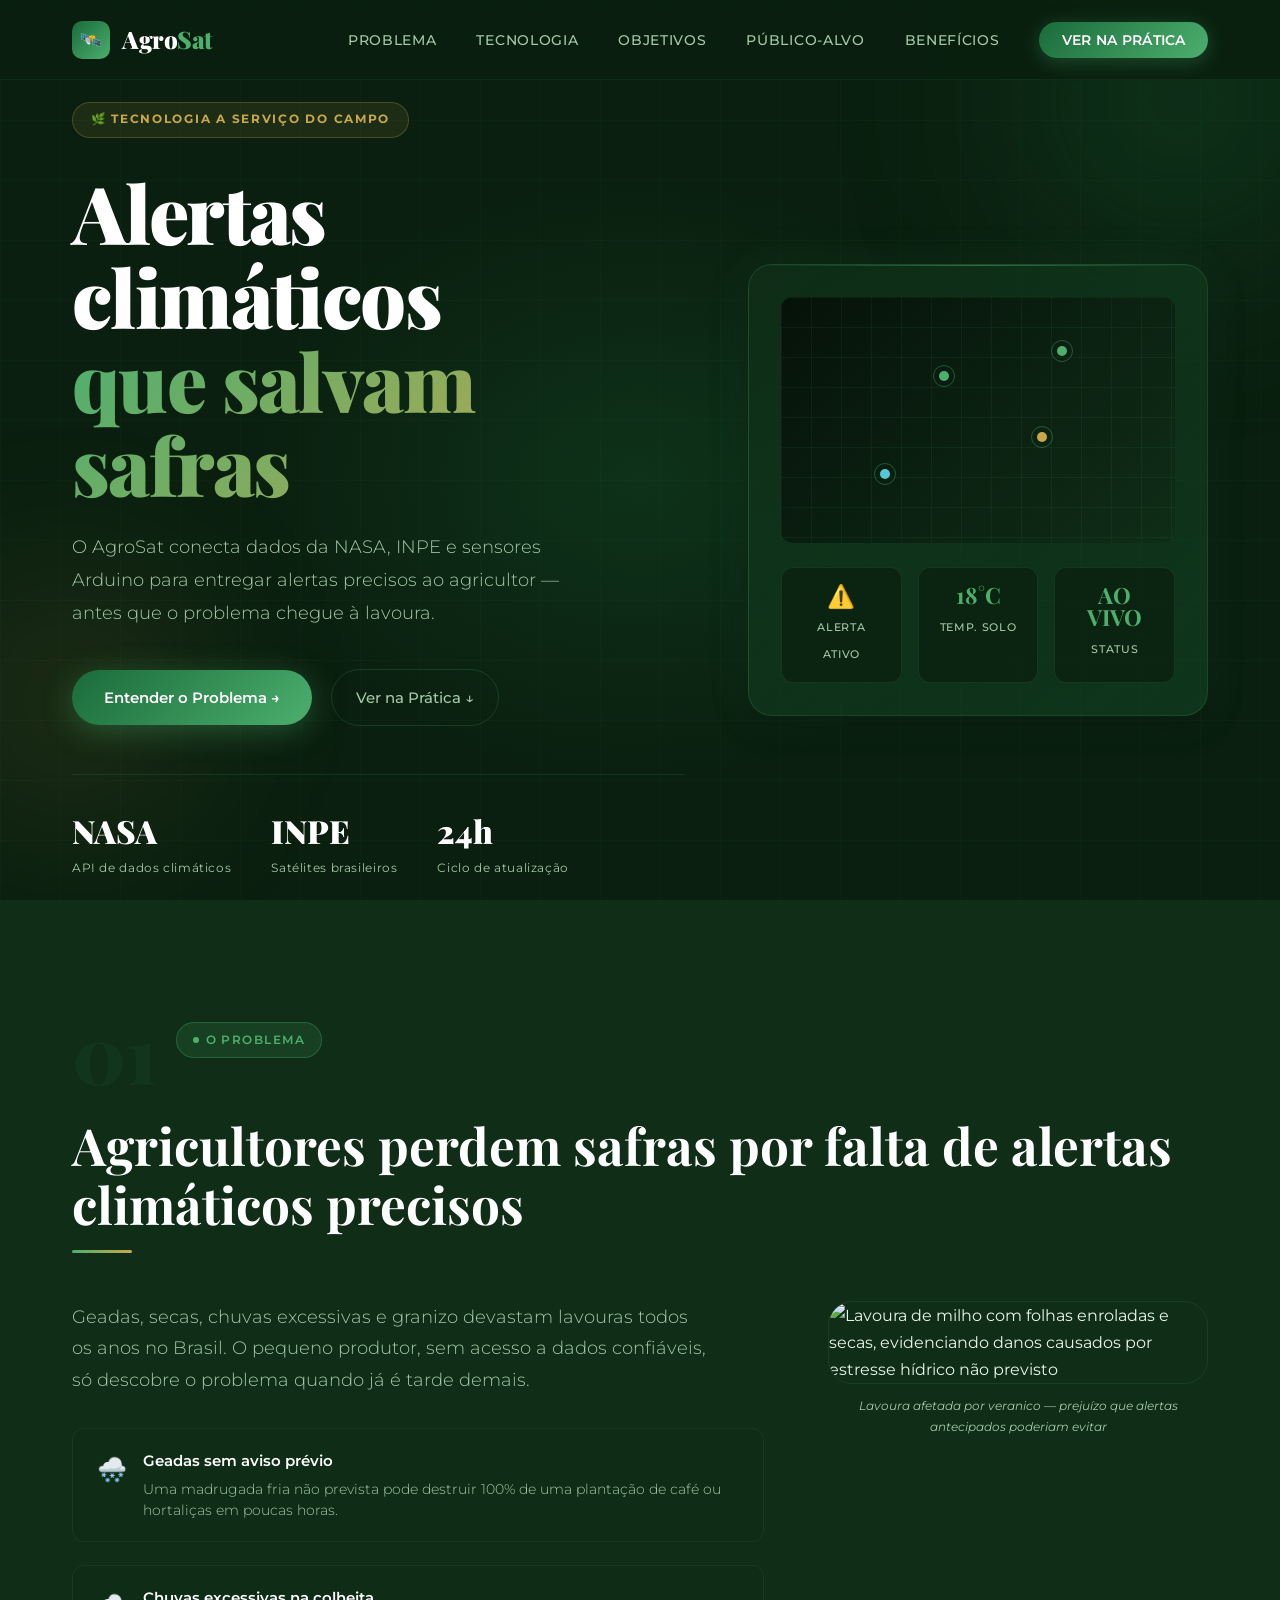
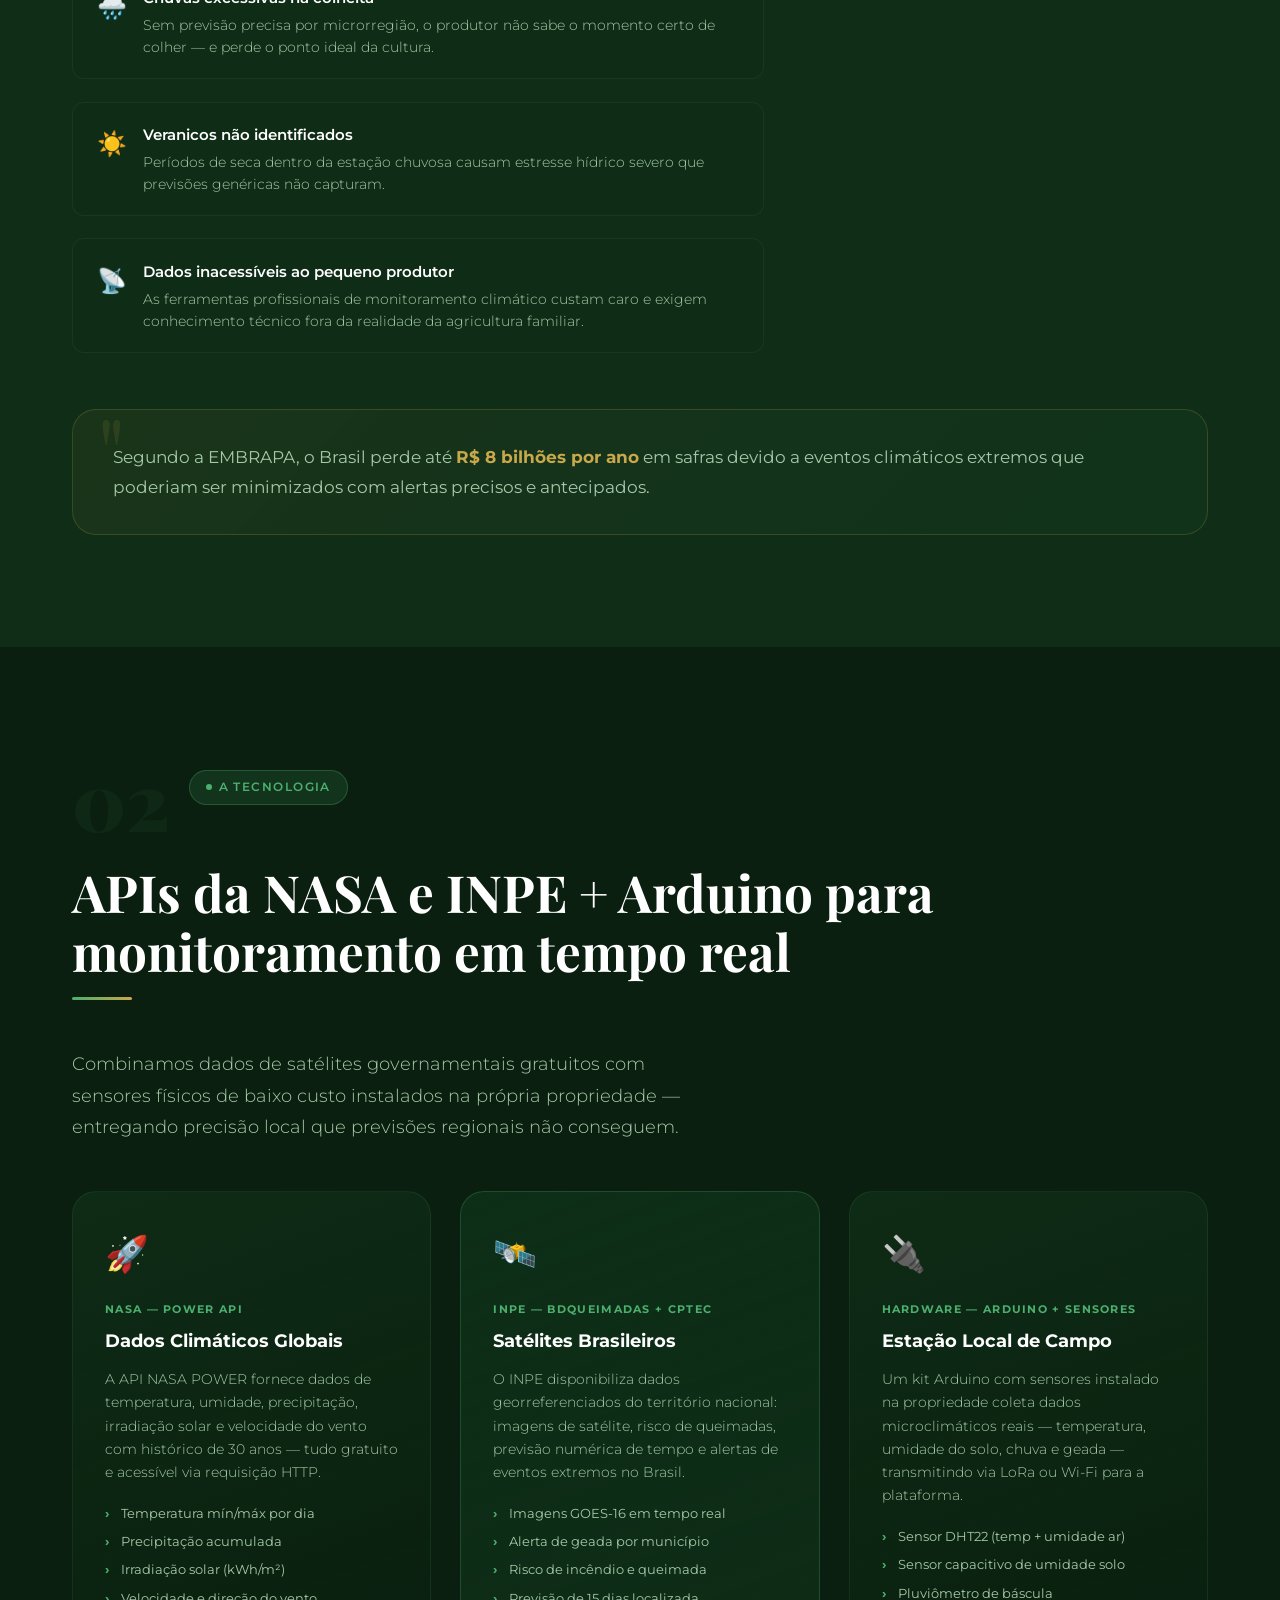
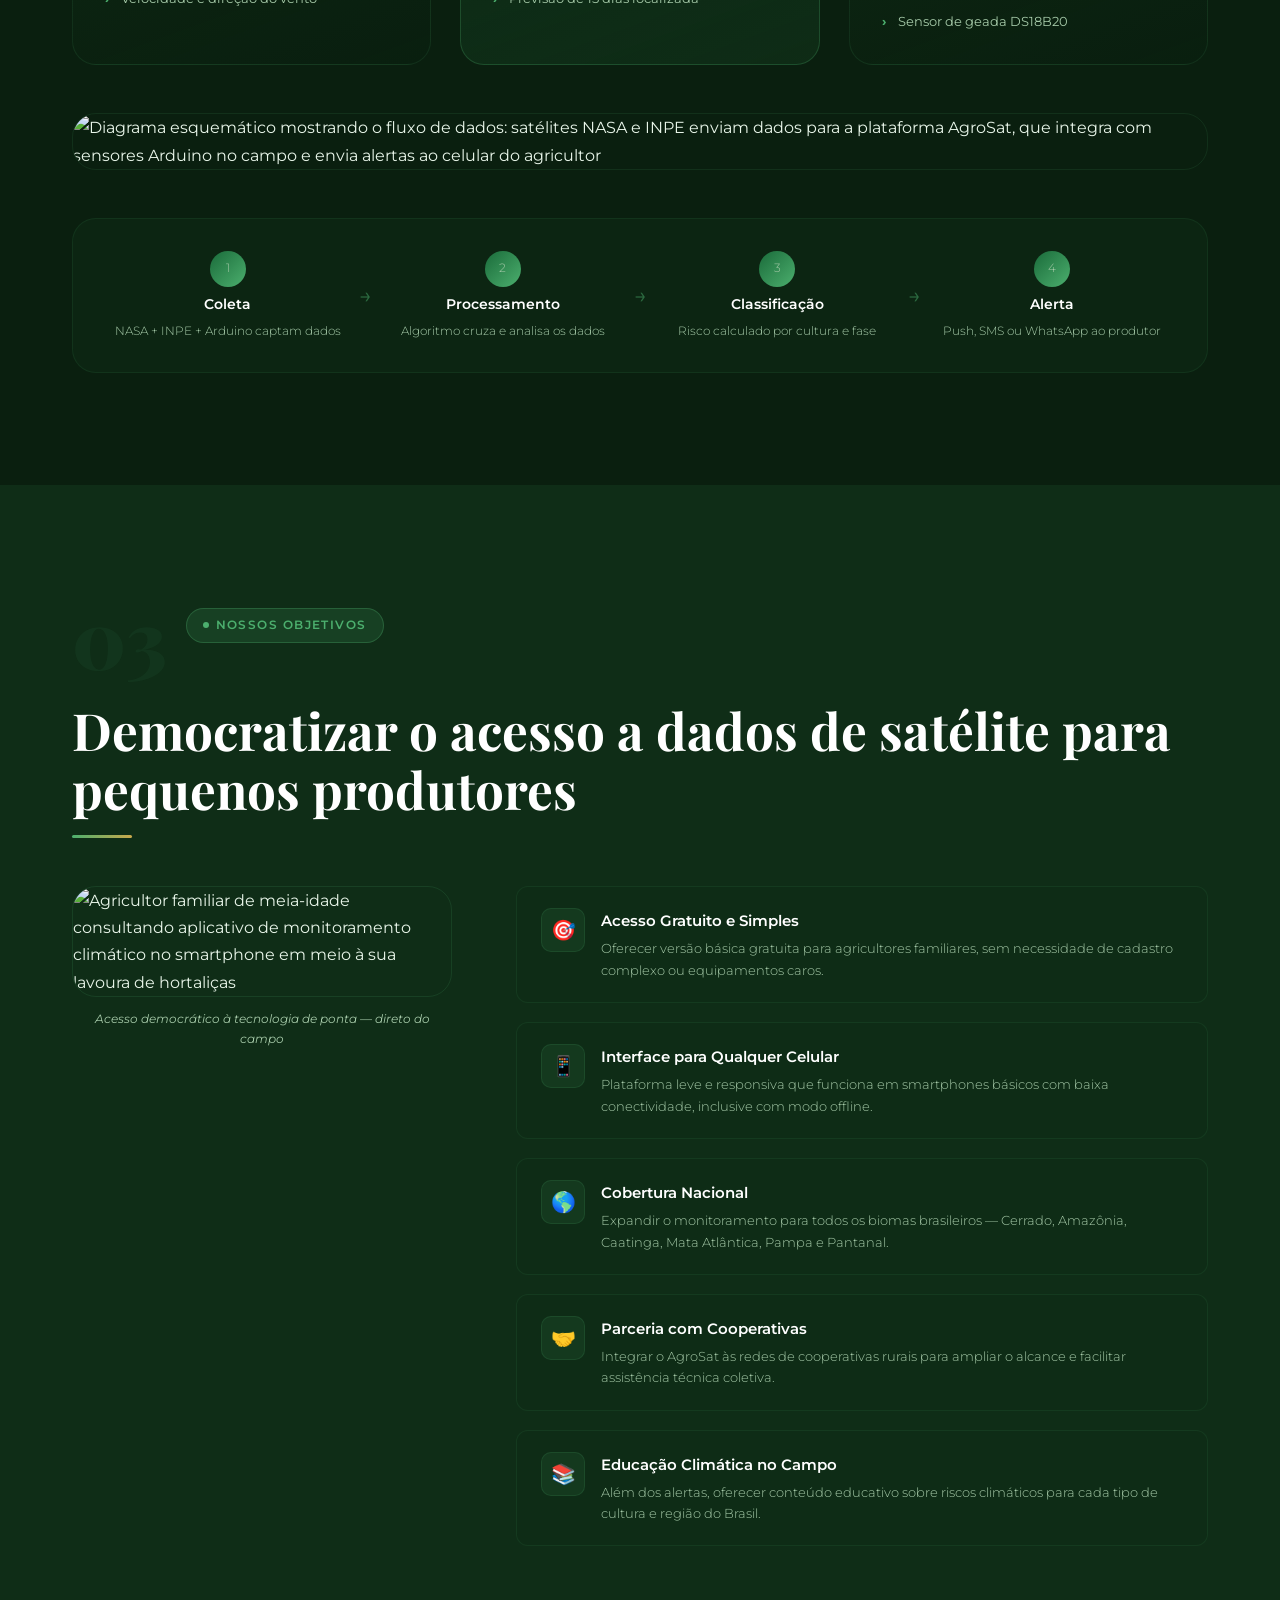
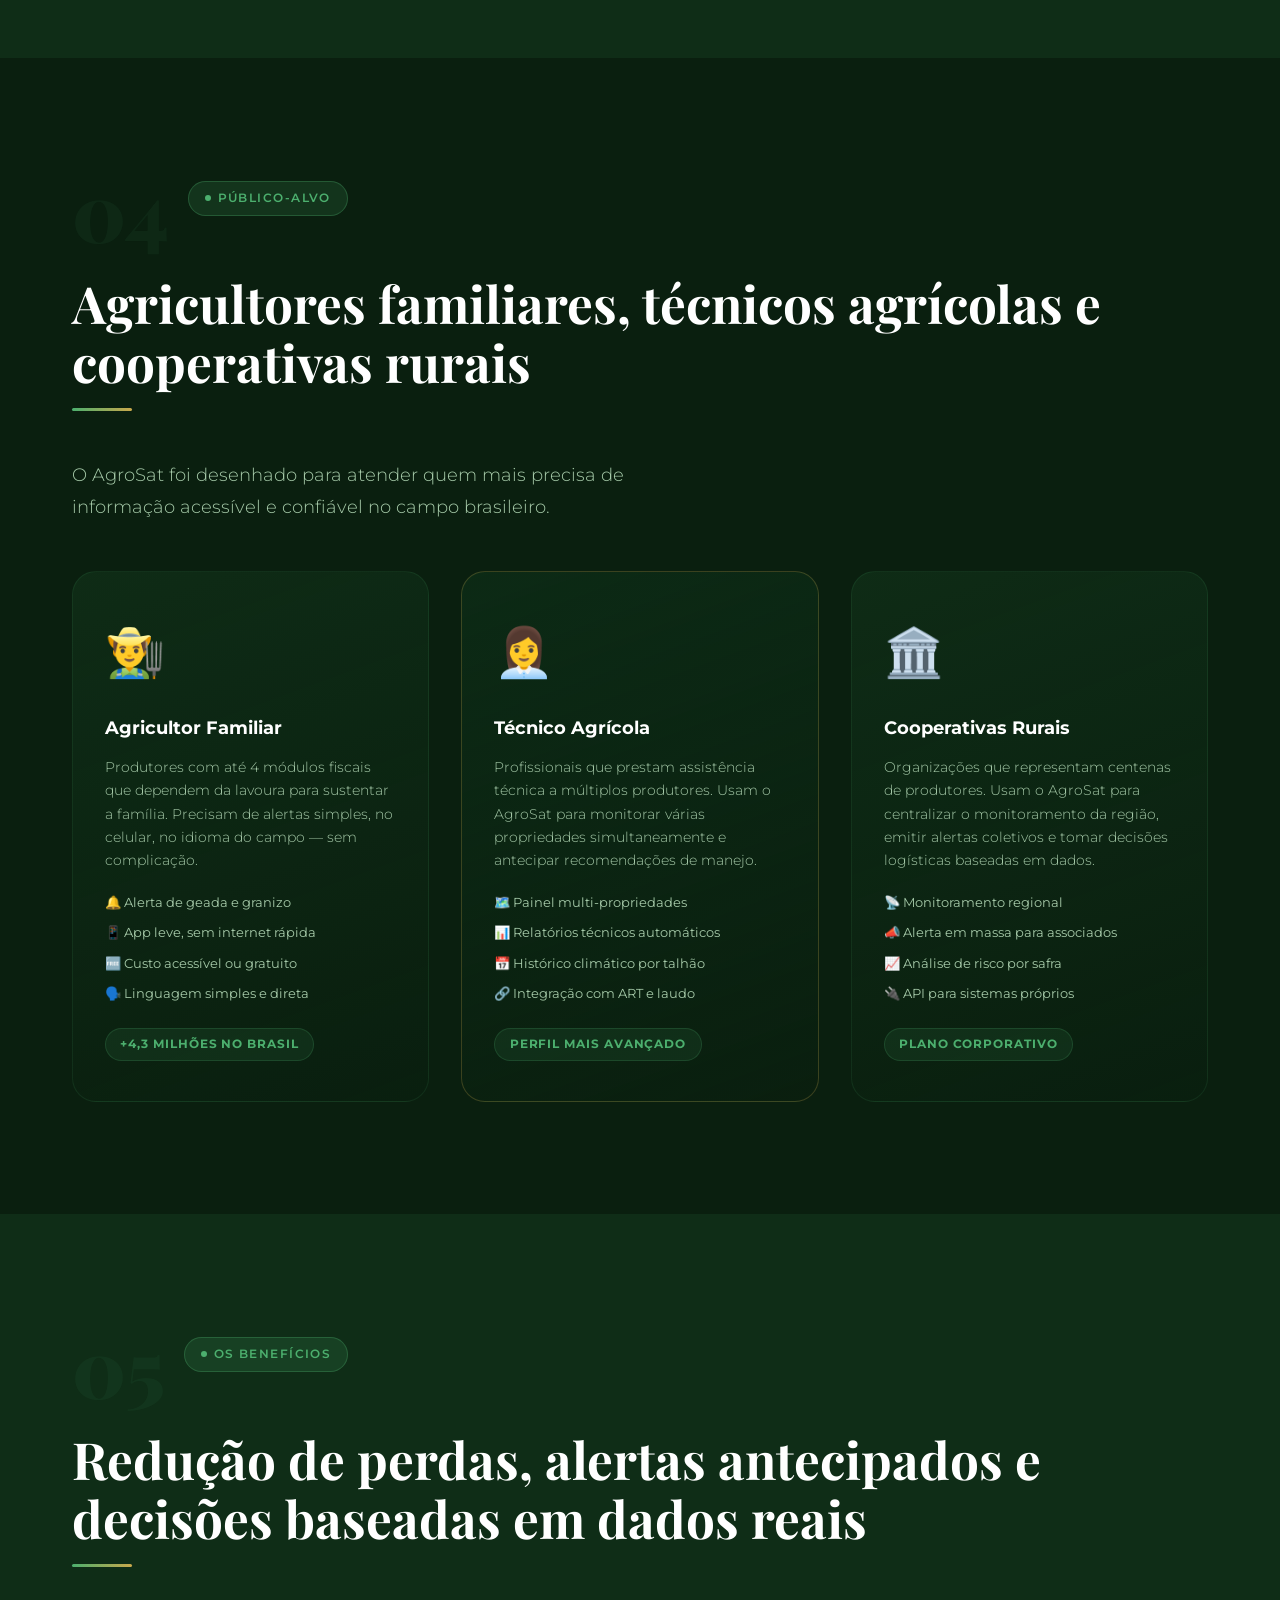
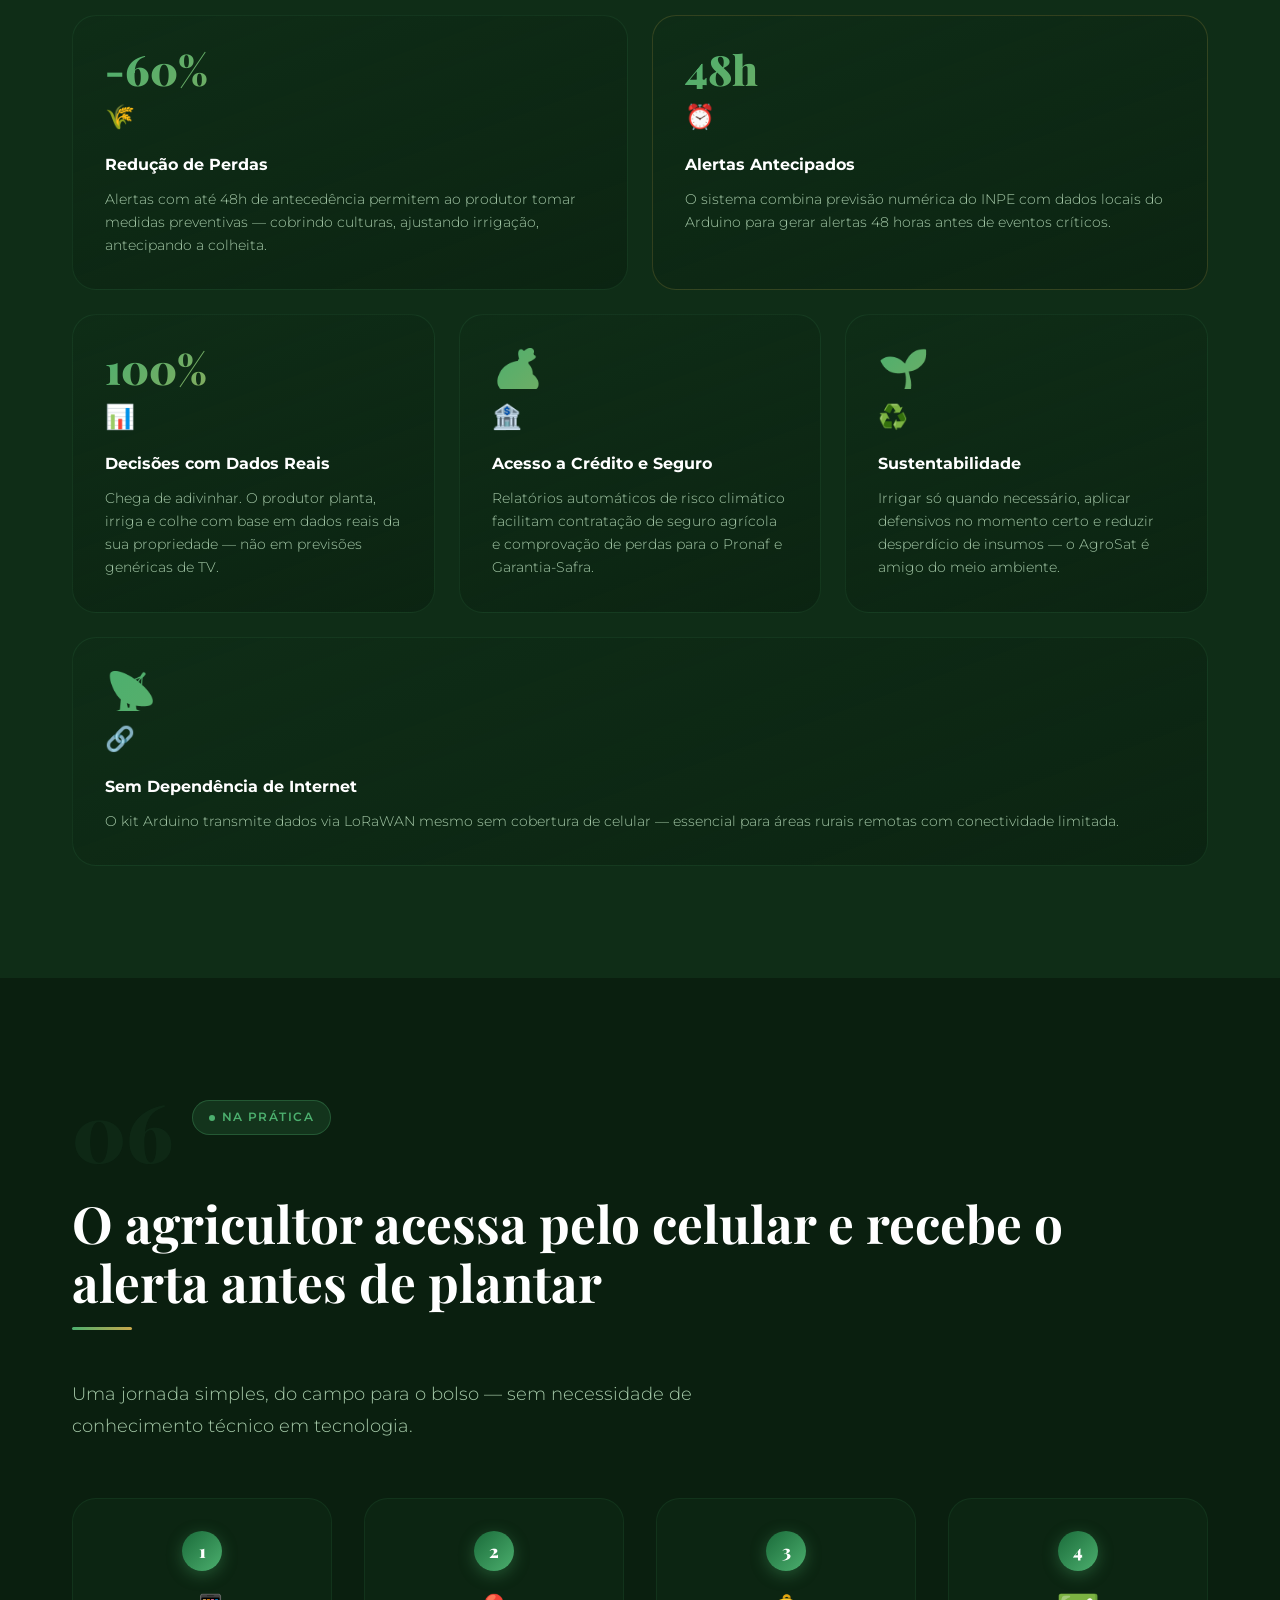
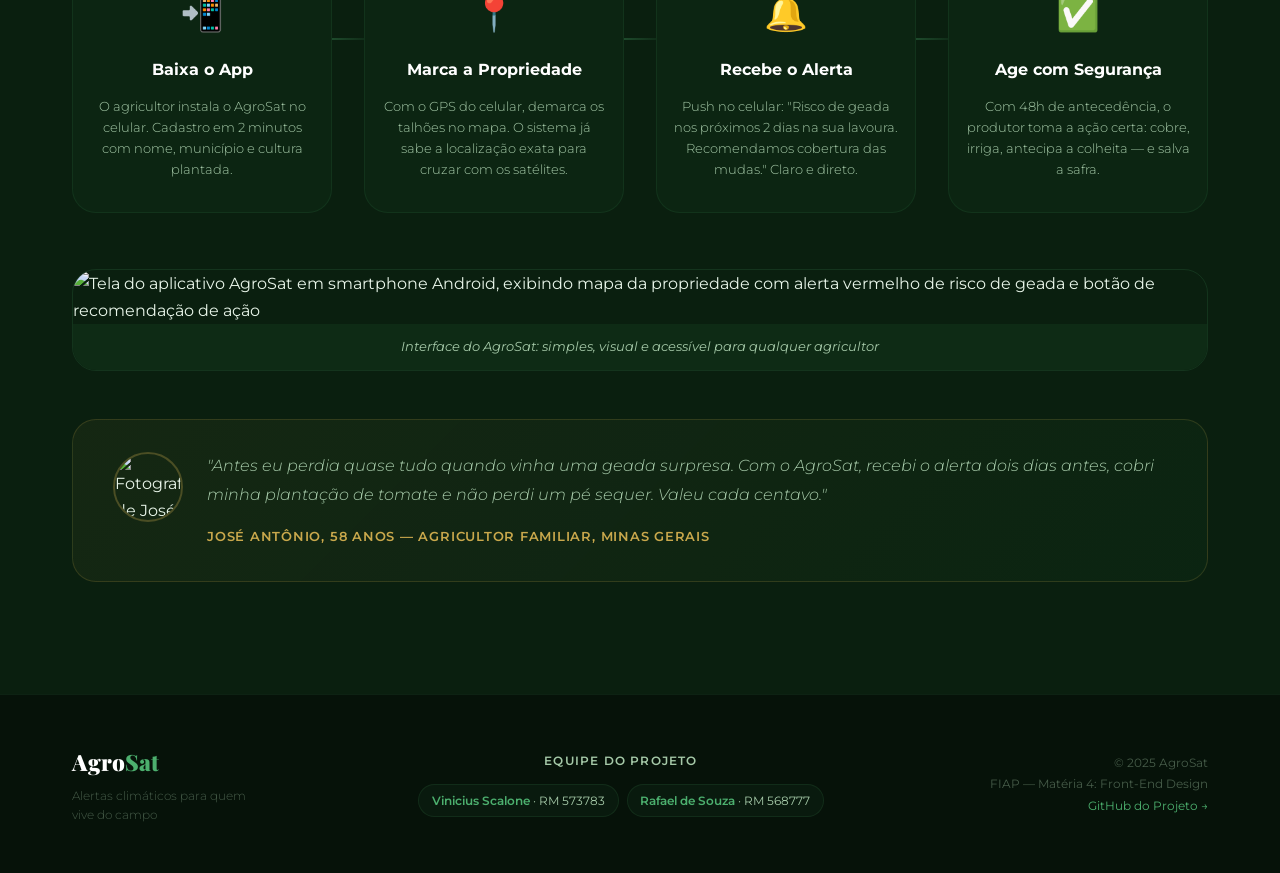
==== commit c1a4b36a: "aaa" ====
--- a/agrosat/agrosat/index.html
+++ b/agrosat/agrosat/index.html
@@ -610,11 +610,8 @@
         <div class="footer-integrantes">
           <h3>Equipe do Projeto</h3>
           <ul class="footer-nomes" role="list" aria-label="Integrantes com RM">
-            <li class="footer-nome" role="listitem"><strong>Ana Lima</strong> · RM 123456</li>
-            <li class="footer-nome" role="listitem"><strong>Bruno Souza</strong> · RM 234567</li>
-            <li class="footer-nome" role="listitem"><strong>Carla Mendes</strong> · RM 345678</li>
-            <li class="footer-nome" role="listitem"><strong>Diego Ferreira</strong> · RM 456789</li>
-            <li class="footer-nome" role="listitem"><strong>Eduarda Costa</strong> · RM 567890</li>
+            <li class="footer-nome" role="listitem"><strong>Vinicius Scalone</strong> · RM 573783</li>
+            <li class="footer-nome" role="listitem"><strong>Rafael de Souza</strong>  · RM  568777</li>
           </ul>
         </div>
 
